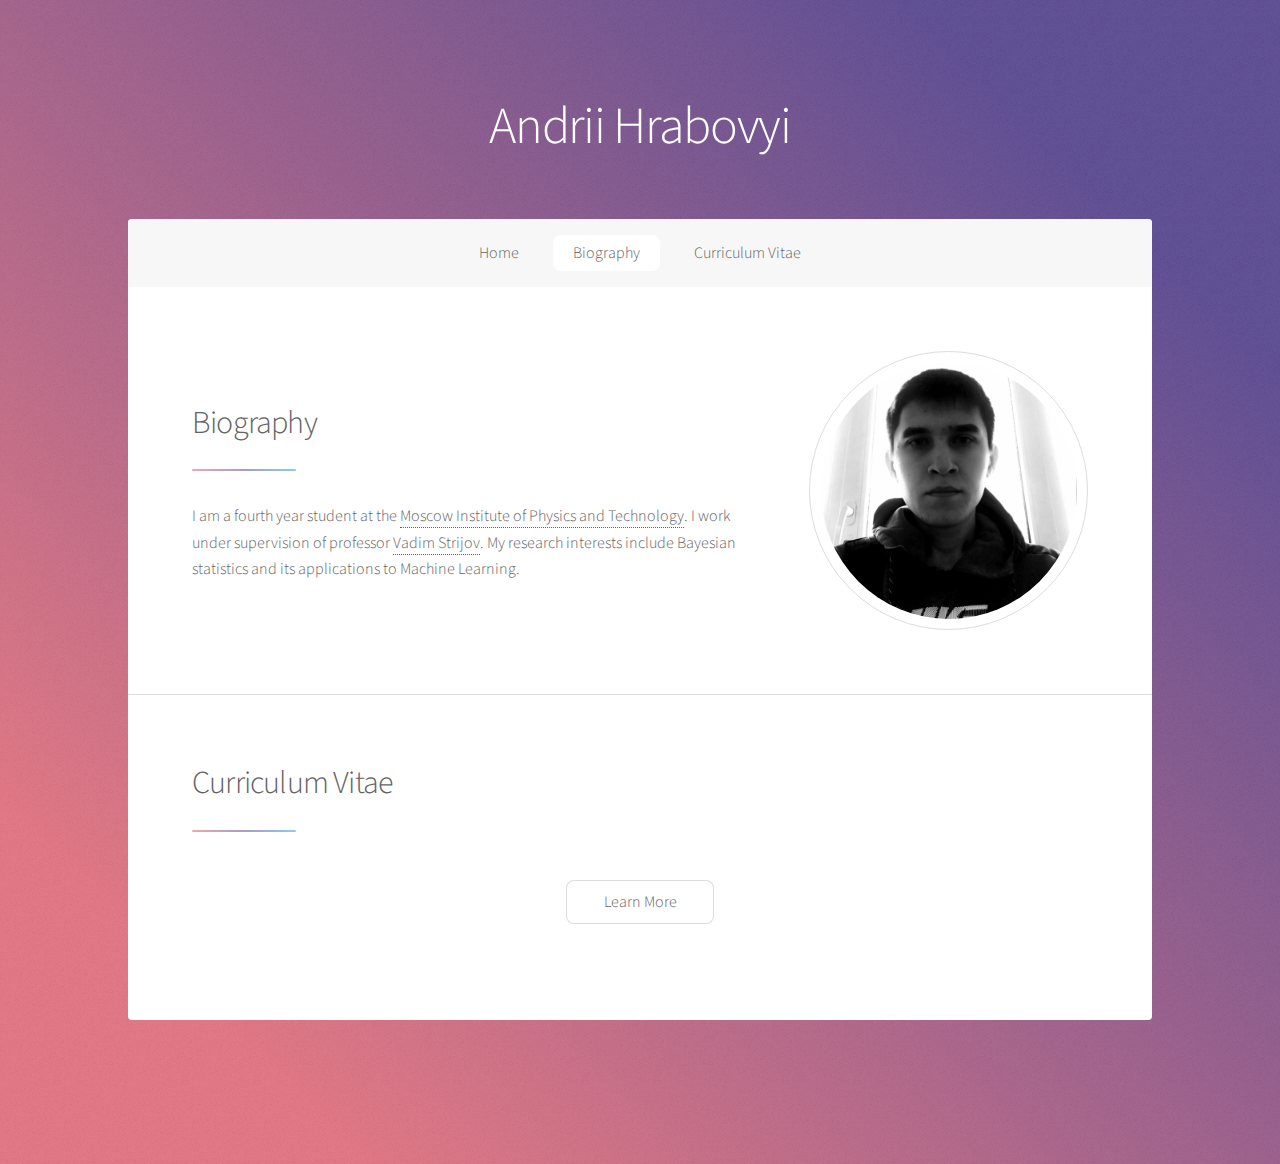
==== index.html @ 06d6d248 "Update index.html" ====
<!DOCTYPE HTML>
<html>
	<head>
		<title>Andrii Hrabovyi</title>
		<meta charset="utf-8" />
		<meta name="viewport" content="width=device-width, initial-scale=1, user-scalable=no" />
		<link rel="stylesheet" href="assets/css/main.css" />
		<noscript><link rel="stylesheet" href="assets/css/noscript.css" /></noscript>
		
		<script
		    src="https://code.jquery.com/jquery-3.3.1.js"
		    integrity="sha256-2Kok7MbOyxpgUVvAk/HJ2jigOSYS2auK4Pfzbm7uH60="
		    crossorigin="anonymous">
		</script>
		<script> 
		$(function(){
		  $("#footnote").load("footer.html"); 
		});
</script> 
	</head>
	<body class="is-preload">

		<!-- Wrapper -->
			<div id="wrapper">

				<!-- Header -->
					<header id="header" class="alt">
						<h1>Andrii Hrabovyi</h1>
					</header>

				<!-- Nav -->
					<nav id="nav">
						<ul>
							<li><a href="index.html">Home</a></li>
							<li><a href="#biog" class="active">Biography</a></li>
							<li><a href="#first">Curriculum Vitae</a></li>
						</ul>
					</nav>

				<!-- Main -->
					<div id="main">
						<!-- Introduction -->
							<section id="biog" class="main">
								<div class="spotlight">
									<div class="content">
										<header class="major">
											<h2>Biography</h2>
										</header>
										<p>I am a fourth year student at the <a href="https://mipt.ru/english/">Moscow Institute of Physics and Technology</a>. 
											I work under supervision of professor <a href="http://strijov.com/papers_ru.html">Vadim Strijov</a>. 
											My research interests include Bayesian statistics and its applications to Machine Learning.</p>
										<!--
										<ul class="actions">
											<li><a href="generic.html" class="button">Learn More</a></li>
										</ul>
										-->
									</div>
									<span class="image"><img src="images/photo.jpg" alt="" /></span>
								</div>
							</section>

						<!-- Curriculum Vitae -->
							<section id="first" class="main">
								<div class="spotlight">
									<div class="content">
										<header class="major">
											<h2>Curriculum Vitae</h2>
										</header>
										<footer class="major">
											<ul class="actions special">
												<li><a href="cv.html" class="button">Learn More</a></li>
											</ul>
										</footer>
									</div>
								</div>
							</section>

					</div>

				<!-- Footer -->
					<footer id="footer">
						<div id="footnote"></div>
					</footer>
					

			</div>

		<!-- Scripts -->
			<script src="assets/js/jquery.min.js"></script>
			<script src="assets/js/jquery.scrollex.min.js"></script>
			<script src="assets/js/jquery.scrolly.min.js"></script>
			<script src="assets/js/browser.min.js"></script>
			<script src="assets/js/breakpoints.min.js"></script>
			<script src="assets/js/util.js"></script>
			<script src="assets/js/main.js"></script>

	</body>
</html>
---- assets/css/main.css ----
@import url(font-awesome.min.css);
@import "https://fonts.googleapis.com/css?family=Source+Sans+Pro:300,400";


html, body, div, span, applet, object,
iframe, h1, h2, h3, h4, h5, h6, p, blockquote,
pre, a, abbr, acronym, address, big, cite,
code, del, dfn, em, img, ins, kbd, q, s, samp,
small, strike, strong, sub, sup, tt, var, b,
u, i, center, dl, dt, dd, ol, ul, li, fieldset,
form, label, legend, table, caption, tbody,
tfoot, thead, tr, th, td, article, aside,
canvas, details, embed, figure, figcaption,
footer, header, hgroup, menu, nav, output, ruby,
section, summary, time, mark, audio, video {
	margin: 0;
	padding: 0;
	border: 0;
	font-size: 100%;
	font: inherit;
	vertical-align: baseline;}

article, aside, details, figcaption, figure,
footer, header, hgroup, menu, nav, section {
	display: block;}

body {
	line-height: 1;
}

ol, ul {
	list-style: none;
}

blockquote, q {
	quotes: none;
}

	blockquote:before, blockquote:after, q:before, q:after {
		content: '';
		content: none;
	}

table {
	border-collapse: collapse;
	border-spacing: 0;
}

body {
	-webkit-text-size-adjust: none;
}

mark {
	background-color: transparent;
	color: inherit;
}

input::-moz-focus-inner {
	border: 0;
	padding: 0;
}

input, select, textarea {
	-moz-appearance: none;
	-webkit-appearance: none;
	-ms-appearance: none;
	appearance: none;
}

/* Basic */

	@-ms-viewport {
		width: device-width;
	}

	body {
		-ms-overflow-style: scrollbar;
	}

	@media screen and (max-width: 480px) {

		html, body {
			min-width: 320px;
		}

	}

	html {
		box-sizing: border-box;
	}

	*, *:before, *:after {
		box-sizing: inherit;
	}

	body {
		background-color: #935d8c;
		background-image: url("images/overlay.png"), -moz-linear-gradient(45deg, #e37682 15%, #5f4d93 85%);
		background-image: url("images/overlay.png"), -webkit-linear-gradient(45deg, #e37682 15%, #5f4d93 85%);
		background-image: url("images/overlay.png"), -ms-linear-gradient(45deg, #e37682 15%, #5f4d93 85%);
		background-image: url("images/overlay.png"), linear-gradient(45deg, #e37682 15%, #5f4d93 85%);
	}

		body.is-preload *, body.is-preload *:before, body.is-preload *:after {
			-moz-animation: none !important;
			-webkit-animation: none !important;
			-ms-animation: none !important;
			animation: none !important;
			-moz-transition: none !important;
			-webkit-transition: none !important;
			-ms-transition: none !important;
			transition: none !important;
		}

/* Type */

	body {
		background-color: #935d8c;
		color: rgba(255, 255, 255, 0.65);
	}

	body, input, select, textarea {
		font-family: "Source Sans Pro", Helvetica, sans-serif;
		font-size: 17pt;
		font-weight: 300;
		line-height: 1.65;
	}

		@media screen and (max-width: 1680px) {

			body, input, select, textarea {
				font-size: 14pt;
			}

		}

		@media screen and (max-width: 1280px) {

			body, input, select, textarea {
				font-size: 12pt;
			}

		}

		@media screen and (max-width: 360px) {

			body, input, select, textarea {
				font-size: 11pt;
			}

		}

	a {
		-moz-transition: color 0.2s ease, border-bottom 0.2s ease;
		-webkit-transition: color 0.2s ease, border-bottom 0.2s ease;
		-ms-transition: color 0.2s ease, border-bottom 0.2s ease;
		transition: color 0.2s ease, border-bottom 0.2s ease;
		text-decoration: none;
		border-bottom: dotted 1px;
		color: inherit;
	}

		a:hover {
			border-bottom-color: transparent;
		}

	strong, b {
		font-weight: 400;
	}

	em, i {
		font-style: italic;
	}

	p {
		margin: 0 0 2em 0;
	}

		p.content {
			-moz-columns: 20em 2;
			-webkit-columns: 20em 2;
			-ms-columns: 20em 2;
			columns: 20em 2;
			-moz-column-gap: 2em;
			-webkit-column-gap: 2em;
			-ms-column-gap: 2em;
			column-gap: 2em;
			text-align: justify;
		}

	h1, h2, h3, h4, h5, h6 {
		font-weight: 300;
		line-height: 1.5;
		margin: 0 0 0.7em 0;
		letter-spacing: -0.025em;
	}

		h1 a, h2 a, h3 a, h4 a, h5 a, h6 a {
			color: inherit;
			text-decoration: none;
		}

	h1 {
		font-size: 2.5em;
		line-height: 1.2;
	}

	h2 {
		font-size: 1.5em;
	}

	h3 {
		font-size: 1.25em;
	}

	h4 {
		font-size: 1.1em;
	}

	h5 {
		font-size: 0.9em;
	}

	h6 {
		font-size: 0.7em;
	}

	@media screen and (max-width: 736px) {

		h1 {
			font-size: 2em;
		}

	}

	sub {
		font-size: 0.8em;
		position: relative;
		top: 0.5em;
	}

	sup {
		font-size: 0.8em;
		position: relative;
		top: -0.5em;
	}

	blockquote {
		border-left: solid 4px;
		font-style: italic;
		margin: 0 0 2em 0;
		padding: 0.5em 0 0.5em 2em;
	}

	code {
		border-radius: 8px;
		border: solid 1px;
		font-family: "Courier New", monospace;
		font-size: 0.9em;
		margin: 0 0.25em;
		padding: 0.25em 0.65em;
	}

	pre {
		-webkit-overflow-scrolling: touch;
		font-family: "Courier New", monospace;
		font-size: 0.9em;
		margin: 0 0 2em 0;
	}

		pre code {
			display: block;
			line-height: 1.75;
			padding: 1em 1.5em;
			overflow-x: auto;
		}

	hr {
		border: 0;
		border-bottom: solid 1px;
		margin: 2em 0;
	}

		hr.major {
			margin: 3em 0;
		}

	.align-left {
		text-align: left;
	}

	.align-center {
		text-align: center;
	}

	.align-right {
		text-align: right;
	}

	input, select, textarea {
		color: #ffffff;
	}

	a:hover {
		color: #ffffff;
	}

	strong, b {
		color: #ffffff;
	}

	h1, h2, h3, h4, h5, h6 {
		color: #ffffff;
	}

	blockquote {
		border-left-color: rgba(255, 255, 255, 0.35);
	}

	code {
		background: rgba(255, 255, 255, 0.075);
		border-color: rgba(255, 255, 255, 0.35);
	}

	hr {
		border-bottom-color: rgba(255, 255, 255, 0.35);
	}

/* Row */

	.row {
		display: flex;
		flex-wrap: wrap;
		box-sizing: border-box;
		align-items: stretch;
	}

		.row > * {
			box-sizing: border-box;
		}

		.row.gtr-uniform > * > :last-child {
			margin-bottom: 0;
		}

		.row.aln-left {
			justify-content: flex-start;
		}

		.row.aln-center {
			justify-content: center;
		}

		.row.aln-right {
			justify-content: flex-end;
		}

		.row.aln-top {
			align-items: flex-start;
		}

		.row.aln-middle {
			align-items: center;
		}

		.row.aln-bottom {
			align-items: flex-end;
		}

		.row > .imp {
			order: -1;
		}

		.row > .col-1 {
			width: 8.3333333333%;
		}

		.row > .off-1 {
			margin-left: 8.3333333333%;
		}

		.row > .col-2 {
			width: 16.6666666667%;
		}

		.row > .off-2 {
			margin-left: 16.6666666667%;
		}

		.row > .col-3 {
			width: 25%;
		}

		.row > .off-3 {
			margin-left: 25%;
		}

		.row > .col-4 {
			width: 33.3333333333%;
		}

		.row > .off-4 {
			margin-left: 33.3333333333%;
		}

		.row > .col-5 {
			width: 41.6666666667%;
		}

		.row > .off-5 {
			margin-left: 41.6666666667%;
		}

		.row > .col-6 {
			width: 50%;
		}

		.row > .off-6 {
			margin-left: 50%;
		}

		.row > .col-7 {
			width: 58.3333333333%;
		}

		.row > .off-7 {
			margin-left: 58.3333333333%;
		}

		.row > .col-8 {
			width: 66.6666666667%;
		}

		.row > .off-8 {
			margin-left: 66.6666666667%;
		}

		.row > .col-9 {
			width: 75%;
		}

		.row > .off-9 {
			margin-left: 75%;
		}

		.row > .col-10 {
			width: 83.3333333333%;
		}

		.row > .off-10 {
			margin-left: 83.3333333333%;
		}

		.row > .col-11 {
			width: 91.6666666667%;
		}

		.row > .off-11 {
			margin-left: 91.6666666667%;
		}

		.row > .col-12 {
			width: 100%;
		}

		.row > .off-12 {
			margin-left: 100%;
		}

		.row.gtr-0 {
			margin-top: 0;
			margin-left: 0em;
		}

			.row.gtr-0 > * {
				padding: 0 0 0 0em;
			}

			.row.gtr-0.gtr-uniform {
				margin-top: 0em;
			}

				.row.gtr-0.gtr-uniform > * {
					padding-top: 0em;
				}

		.row.gtr-25 {
			margin-top: 0;
			margin-left: -0.375em;
		}

			.row.gtr-25 > * {
				padding: 0 0 0 0.375em;
			}

			.row.gtr-25.gtr-uniform {
				margin-top: -0.375em;
			}

				.row.gtr-25.gtr-uniform > * {
					padding-top: 0.375em;
				}

		.row.gtr-50 {
			margin-top: 0;
			margin-left: -0.75em;
		}

			.row.gtr-50 > * {
				padding: 0 0 0 0.75em;
			}

			.row.gtr-50.gtr-uniform {
				margin-top: -0.75em;
			}

				.row.gtr-50.gtr-uniform > * {
					padding-top: 0.75em;
				}

		.row {
			margin-top: 0;
			margin-left: -1.5em;
		}

			.row > * {
				padding: 0 0 0 1.5em;
			}

			.row.gtr-uniform {
				margin-top: -1.5em;
			}

				.row.gtr-uniform > * {
					padding-top: 1.5em;
				}

		.row.gtr-150 {
			margin-top: 0;
			margin-left: -2.25em;
		}

			.row.gtr-150 > * {
				padding: 0 0 0 2.25em;
			}

			.row.gtr-150.gtr-uniform {
				margin-top: -2.25em;
			}

				.row.gtr-150.gtr-uniform > * {
					padding-top: 2.25em;
				}

		.row.gtr-200 {
			margin-top: 0;
			margin-left: -3em;
		}

			.row.gtr-200 > * {
				padding: 0 0 0 3em;
			}

			.row.gtr-200.gtr-uniform {
				margin-top: -3em;
			}

				.row.gtr-200.gtr-uniform > * {
					padding-top: 3em;
				}

		@media screen and (max-width: 1680px) {

			.row {
				display: flex;
				flex-wrap: wrap;
				box-sizing: border-box;
				align-items: stretch;
			}

				.row > * {
					box-sizing: border-box;
				}

				.row.gtr-uniform > * > :last-child {
					margin-bottom: 0;
				}

				.row.aln-left {
					justify-content: flex-start;
				}

				.row.aln-center {
					justify-content: center;
				}

				.row.aln-right {
					justify-content: flex-end;
				}

				.row.aln-top {
					align-items: flex-start;
				}

				.row.aln-middle {
					align-items: center;
				}

				.row.aln-bottom {
					align-items: flex-end;
				}

				.row > .imp-xlarge {
					order: -1;
				}

				.row > .col-1-xlarge {
					width: 8.3333333333%;
				}

				.row > .off-1-xlarge {
					margin-left: 8.3333333333%;
				}

				.row > .col-2-xlarge {
					width: 16.6666666667%;
				}

				.row > .off-2-xlarge {
					margin-left: 16.6666666667%;
				}

				.row > .col-3-xlarge {
					width: 25%;
				}

				.row > .off-3-xlarge {
					margin-left: 25%;
				}

				.row > .col-4-xlarge {
					width: 33.3333333333%;
				}

				.row > .off-4-xlarge {
					margin-left: 33.3333333333%;
				}

				.row > .col-5-xlarge {
					width: 41.6666666667%;
				}

				.row > .off-5-xlarge {
					margin-left: 41.6666666667%;
				}

				.row > .col-6-xlarge {
					width: 50%;
				}

				.row > .off-6-xlarge {
					margin-left: 50%;
				}

				.row > .col-7-xlarge {
					width: 58.3333333333%;
				}

				.row > .off-7-xlarge {
					margin-left: 58.3333333333%;
				}

				.row > .col-8-xlarge {
					width: 66.6666666667%;
				}

				.row > .off-8-xlarge {
					margin-left: 66.6666666667%;
				}

				.row > .col-9-xlarge {
					width: 75%;
				}

				.row > .off-9-xlarge {
					margin-left: 75%;
				}

				.row > .col-10-xlarge {
					width: 83.3333333333%;
				}

				.row > .off-10-xlarge {
					margin-left: 83.3333333333%;
				}

				.row > .col-11-xlarge {
					width: 91.6666666667%;
				}

				.row > .off-11-xlarge {
					margin-left: 91.6666666667%;
				}

				.row > .col-12-xlarge {
					width: 100%;
				}

				.row > .off-12-xlarge {
					margin-left: 100%;
				}

				.row.gtr-0 {
					margin-top: 0;
					margin-left: 0em;
				}

					.row.gtr-0 > * {
						padding: 0 0 0 0em;
					}

					.row.gtr-0.gtr-uniform {
						margin-top: 0em;
					}

						.row.gtr-0.gtr-uniform > * {
							padding-top: 0em;
						}

				.row.gtr-25 {
					margin-top: 0;
					margin-left: -0.375em;
				}

					.row.gtr-25 > * {
						padding: 0 0 0 0.375em;
					}

					.row.gtr-25.gtr-uniform {
						margin-top: -0.375em;
					}

						.row.gtr-25.gtr-uniform > * {
							padding-top: 0.375em;
						}

				.row.gtr-50 {
					margin-top: 0;
					margin-left: -0.75em;
				}

					.row.gtr-50 > * {
						padding: 0 0 0 0.75em;
					}

					.row.gtr-50.gtr-uniform {
						margin-top: -0.75em;
					}

						.row.gtr-50.gtr-uniform > * {
							padding-top: 0.75em;
						}

				.row {
					margin-top: 0;
					margin-left: -1.5em;
				}

					.row > * {
						padding: 0 0 0 1.5em;
					}

					.row.gtr-uniform {
						margin-top: -1.5em;
					}

						.row.gtr-uniform > * {
							padding-top: 1.5em;
						}

				.row.gtr-150 {
					margin-top: 0;
					margin-left: -2.25em;
				}

					.row.gtr-150 > * {
						padding: 0 0 0 2.25em;
					}

					.row.gtr-150.gtr-uniform {
						margin-top: -2.25em;
					}

						.row.gtr-150.gtr-uniform > * {
							padding-top: 2.25em;
						}

				.row.gtr-200 {
					margin-top: 0;
					margin-left: -3em;
				}

					.row.gtr-200 > * {
						padding: 0 0 0 3em;
					}

					.row.gtr-200.gtr-uniform {
						margin-top: -3em;
					}

						.row.gtr-200.gtr-uniform > * {
							padding-top: 3em;
						}

		}

		@media screen and (max-width: 1280px) {

			.row {
				display: flex;
				flex-wrap: wrap;
				box-sizing: border-box;
				align-items: stretch;
			}

				.row > * {
					box-sizing: border-box;
				}

				.row.gtr-uniform > * > :last-child {
					margin-bottom: 0;
				}

				.row.aln-left {
					justify-content: flex-start;
				}

				.row.aln-center {
					justify-content: center;
				}

				.row.aln-right {
					justify-content: flex-end;
				}

				.row.aln-top {
					align-items: flex-start;
				}

				.row.aln-middle {
					align-items: center;
				}

				.row.aln-bottom {
					align-items: flex-end;
				}

				.row > .imp-large {
					order: -1;
				}

				.row > .col-1-large {
					width: 8.3333333333%;
				}

				.row > .off-1-large {
					margin-left: 8.3333333333%;
				}

				.row > .col-2-large {
					width: 16.6666666667%;
				}

				.row > .off-2-large {
					margin-left: 16.6666666667%;
				}

				.row > .col-3-large {
					width: 25%;
				}

				.row > .off-3-large {
					margin-left: 25%;
				}

				.row > .col-4-large {
					width: 33.3333333333%;
				}

				.row > .off-4-large {
					margin-left: 33.3333333333%;
				}

				.row > .col-5-large {
					width: 41.6666666667%;
				}

				.row > .off-5-large {
					margin-left: 41.6666666667%;
				}

				.row > .col-6-large {
					width: 50%;
				}

				.row > .off-6-large {
					margin-left: 50%;
				}

				.row > .col-7-large {
					width: 58.3333333333%;
				}

				.row > .off-7-large {
					margin-left: 58.3333333333%;
				}

				.row > .col-8-large {
					width: 66.6666666667%;
				}

				.row > .off-8-large {
					margin-left: 66.6666666667%;
				}

				.row > .col-9-large {
					width: 75%;
				}

				.row > .off-9-large {
					margin-left: 75%;
				}

				.row > .col-10-large {
					width: 83.3333333333%;
				}

				.row > .off-10-large {
					margin-left: 83.3333333333%;
				}

				.row > .col-11-large {
					width: 91.6666666667%;
				}

				.row > .off-11-large {
					margin-left: 91.6666666667%;
				}

				.row > .col-12-large {
					width: 100%;
				}

				.row > .off-12-large {
					margin-left: 100%;
				}

				.row.gtr-0 {
					margin-top: 0;
					margin-left: 0em;
				}

					.row.gtr-0 > * {
						padding: 0 0 0 0em;
					}

					.row.gtr-0.gtr-uniform {
						margin-top: 0em;
					}

						.row.gtr-0.gtr-uniform > * {
							padding-top: 0em;
						}

				.row.gtr-25 {
					margin-top: 0;
					margin-left: -0.375em;
				}

					.row.gtr-25 > * {
						padding: 0 0 0 0.375em;
					}

					.row.gtr-25.gtr-uniform {
						margin-top: -0.375em;
					}

						.row.gtr-25.gtr-uniform > * {
							padding-top: 0.375em;
						}

				.row.gtr-50 {
					margin-top: 0;
					margin-left: -0.75em;
				}

					.row.gtr-50 > * {
						padding: 0 0 0 0.75em;
					}

					.row.gtr-50.gtr-uniform {
						margin-top: -0.75em;
					}

						.row.gtr-50.gtr-uniform > * {
							padding-top: 0.75em;
						}

				.row {
					margin-top: 0;
					margin-left: -1.5em;
				}

					.row > * {
						padding: 0 0 0 1.5em;
					}

					.row.gtr-uniform {
						margin-top: -1.5em;
					}

						.row.gtr-uniform > * {
							padding-top: 1.5em;
						}

				.row.gtr-150 {
					margin-top: 0;
					margin-left: -2.25em;
				}

					.row.gtr-150 > * {
						padding: 0 0 0 2.25em;
					}

					.row.gtr-150.gtr-uniform {
						margin-top: -2.25em;
					}

						.row.gtr-150.gtr-uniform > * {
							padding-top: 2.25em;
						}

				.row.gtr-200 {
					margin-top: 0;
					margin-left: -3em;
				}

					.row.gtr-200 > * {
						padding: 0 0 0 3em;
					}

					.row.gtr-200.gtr-uniform {
						margin-top: -3em;
					}

						.row.gtr-200.gtr-uniform > * {
							padding-top: 3em;
						}

		}

		@media screen and (max-width: 980px) {

			.row {
				display: flex;
				flex-wrap: wrap;
				box-sizing: border-box;
				align-items: stretch;
			}

				.row > * {
					box-sizing: border-box;
				}

				.row.gtr-uniform > * > :last-child {
					margin-bottom: 0;
				}

				.row.aln-left {
					justify-content: flex-start;
				}

				.row.aln-center {
					justify-content: center;
				}

				.row.aln-right {
					justify-content: flex-end;
				}

				.row.aln-top {
					align-items: flex-start;
				}

				.row.aln-middle {
					align-items: center;
				}

				.row.aln-bottom {
					align-items: flex-end;
				}

				.row > .imp-medium {
					order: -1;
				}

				.row > .col-1-medium {
					width: 8.3333333333%;
				}

				.row > .off-1-medium {
					margin-left: 8.3333333333%;
				}

				.row > .col-2-medium {
					width: 16.6666666667%;
				}

				.row > .off-2-medium {
					margin-left: 16.6666666667%;
				}

				.row > .col-3-medium {
					width: 25%;
				}

				.row > .off-3-medium {
					margin-left: 25%;
				}

				.row > .col-4-medium {
					width: 33.3333333333%;
				}

				.row > .off-4-medium {
					margin-left: 33.3333333333%;
				}

				.row > .col-5-medium {
					width: 41.6666666667%;
				}

				.row > .off-5-medium {
					margin-left: 41.6666666667%;
				}

				.row > .col-6-medium {
					width: 50%;
				}

				.row > .off-6-medium {
					margin-left: 50%;
				}

				.row > .col-7-medium {
					width: 58.3333333333%;
				}

				.row > .off-7-medium {
					margin-left: 58.3333333333%;
				}

				.row > .col-8-medium {
					width: 66.6666666667%;
				}

				.row > .off-8-medium {
					margin-left: 66.6666666667%;
				}

				.row > .col-9-medium {
					width: 75%;
				}

				.row > .off-9-medium {
					margin-left: 75%;
				}

				.row > .col-10-medium {
					width: 83.3333333333%;
				}

				.row > .off-10-medium {
					margin-left: 83.3333333333%;
				}

				.row > .col-11-medium {
					width: 91.6666666667%;
				}

				.row > .off-11-medium {
					margin-left: 91.6666666667%;
				}

				.row > .col-12-medium {
					width: 100%;
				}

				.row > .off-12-medium {
					margin-left: 100%;
				}

				.row.gtr-0 {
					margin-top: 0;
					margin-left: 0em;
				}

					.row.gtr-0 > * {
						padding: 0 0 0 0em;
					}

					.row.gtr-0.gtr-uniform {
						margin-top: 0em;
					}

						.row.gtr-0.gtr-uniform > * {
							padding-top: 0em;
						}

				.row.gtr-25 {
					margin-top: 0;
					margin-left: -0.375em;
				}

					.row.gtr-25 > * {
						padding: 0 0 0 0.375em;
					}

					.row.gtr-25.gtr-uniform {
						margin-top: -0.375em;
					}

						.row.gtr-25.gtr-uniform > * {
							padding-top: 0.375em;
						}

				.row.gtr-50 {
					margin-top: 0;
					margin-left: -0.75em;
				}

					.row.gtr-50 > * {
						padding: 0 0 0 0.75em;
					}

					.row.gtr-50.gtr-uniform {
						margin-top: -0.75em;
					}

						.row.gtr-50.gtr-uniform > * {
							padding-top: 0.75em;
						}

				.row {
					margin-top: 0;
					margin-left: -1.5em;
				}

					.row > * {
						padding: 0 0 0 1.5em;
					}

					.row.gtr-uniform {
						margin-top: -1.5em;
					}

						.row.gtr-uniform > * {
							padding-top: 1.5em;
						}

				.row.gtr-150 {
					margin-top: 0;
					margin-left: -2.25em;
				}

					.row.gtr-150 > * {
						padding: 0 0 0 2.25em;
					}

					.row.gtr-150.gtr-uniform {
						margin-top: -2.25em;
					}

						.row.gtr-150.gtr-uniform > * {
							padding-top: 2.25em;
						}

				.row.gtr-200 {
					margin-top: 0;
					margin-left: -3em;
				}

					.row.gtr-200 > * {
						padding: 0 0 0 3em;
					}

					.row.gtr-200.gtr-uniform {
						margin-top: -3em;
					}

						.row.gtr-200.gtr-uniform > * {
							padding-top: 3em;
						}

		}

		@media screen and (max-width: 736px) {

			.row {
				display: flex;
				flex-wrap: wrap;
				box-sizing: border-box;
				align-items: stretch;
			}

				.row > * {
					box-sizing: border-box;
				}

				.row.gtr-uniform > * > :last-child {
					margin-bottom: 0;
				}

				.row.aln-left {
					justify-content: flex-start;
				}

				.row.aln-center {
					justify-content: center;
				}

				.row.aln-right {
					justify-content: flex-end;
				}

				.row.aln-top {
					align-items: flex-start;
				}

				.row.aln-middle {
					align-items: center;
				}

				.row.aln-bottom {
					align-items: flex-end;
				}

				.row > .imp-small {
					order: -1;
				}

				.row > .col-1-small {
					width: 8.3333333333%;
				}

				.row > .off-1-small {
					margin-left: 8.3333333333%;
				}

				.row > .col-2-small {
					width: 16.6666666667%;
				}

				.row > .off-2-small {
					margin-left: 16.6666666667%;
				}

				.row > .col-3-small {
					width: 25%;
				}

				.row > .off-3-small {
					margin-left: 25%;
				}

				.row > .col-4-small {
					width: 33.3333333333%;
				}

				.row > .off-4-small {
					margin-left: 33.3333333333%;
				}

				.row > .col-5-small {
					width: 41.6666666667%;
				}

				.row > .off-5-small {
					margin-left: 41.6666666667%;
				}

				.row > .col-6-small {
					width: 50%;
				}

				.row > .off-6-small {
					margin-left: 50%;
				}

				.row > .col-7-small {
					width: 58.3333333333%;
				}

				.row > .off-7-small {
					margin-left: 58.3333333333%;
				}

				.row > .col-8-small {
					width: 66.6666666667%;
				}

				.row > .off-8-small {
					margin-left: 66.6666666667%;
				}

				.row > .col-9-small {
					width: 75%;
				}

				.row > .off-9-small {
					margin-left: 75%;
				}

				.row > .col-10-small {
					width: 83.3333333333%;
				}

				.row > .off-10-small {
					margin-left: 83.3333333333%;
				}

				.row > .col-11-small {
					width: 91.6666666667%;
				}

				.row > .off-11-small {
					margin-left: 91.6666666667%;
				}

				.row > .col-12-small {
					width: 100%;
				}

				.row > .off-12-small {
					margin-left: 100%;
				}

				.row.gtr-0 {
					margin-top: 0;
					margin-left: 0em;
				}

					.row.gtr-0 > * {
						padding: 0 0 0 0em;
					}

					.row.gtr-0.gtr-uniform {
						margin-top: 0em;
					}

						.row.gtr-0.gtr-uniform > * {
							padding-top: 0em;
						}

				.row.gtr-25 {
					margin-top: 0;
					margin-left: -0.25em;
				}

					.row.gtr-25 > * {
						padding: 0 0 0 0.25em;
					}

					.row.gtr-25.gtr-uniform {
						margin-top: -0.25em;
					}

						.row.gtr-25.gtr-uniform > * {
							padding-top: 0.25em;
						}

				.row.gtr-50 {
					margin-top: 0;
					margin-left: -0.5em;
				}

					.row.gtr-50 > * {
						padding: 0 0 0 0.5em;
					}

					.row.gtr-50.gtr-uniform {
						margin-top: -0.5em;
					}

						.row.gtr-50.gtr-uniform > * {
							padding-top: 0.5em;
						}

				.row {
					margin-top: 0;
					margin-left: -1em;
				}

					.row > * {
						padding: 0 0 0 1em;
					}

					.row.gtr-uniform {
						margin-top: -1em;
					}

						.row.gtr-uniform > * {
							padding-top: 1em;
						}

				.row.gtr-150 {
					margin-top: 0;
					margin-left: -1.5em;
				}

					.row.gtr-150 > * {
						padding: 0 0 0 1.5em;
					}

					.row.gtr-150.gtr-uniform {
						margin-top: -1.5em;
					}

						.row.gtr-150.gtr-uniform > * {
							padding-top: 1.5em;
						}

				.row.gtr-200 {
					margin-top: 0;
					margin-left: -2em;
				}

					.row.gtr-200 > * {
						padding: 0 0 0 2em;
					}

					.row.gtr-200.gtr-uniform {
						margin-top: -2em;
					}

						.row.gtr-200.gtr-uniform > * {
							padding-top: 2em;
						}

		}

		@media screen and (max-width: 480px) {

			.row {
				display: flex;
				flex-wrap: wrap;
				box-sizing: border-box;
				align-items: stretch;
			}

				.row > * {
					box-sizing: border-box;
				}

				.row.gtr-uniform > * > :last-child {
					margin-bottom: 0;
				}

				.row.aln-left {
					justify-content: flex-start;
				}

				.row.aln-center {
					justify-content: center;
				}

				.row.aln-right {
					justify-content: flex-end;
				}

				.row.aln-top {
					align-items: flex-start;
				}

				.row.aln-middle {
					align-items: center;
				}

				.row.aln-bottom {
					align-items: flex-end;
				}

				.row > .imp-xsmall {
					order: -1;
				}

				.row > .col-1-xsmall {
					width: 8.3333333333%;
				}

				.row > .off-1-xsmall {
					margin-left: 8.3333333333%;
				}

				.row > .col-2-xsmall {
					width: 16.6666666667%;
				}

				.row > .off-2-xsmall {
					margin-left: 16.6666666667%;
				}

				.row > .col-3-xsmall {
					width: 25%;
				}

				.row > .off-3-xsmall {
					margin-left: 25%;
				}

				.row > .col-4-xsmall {
					width: 33.3333333333%;
				}

				.row > .off-4-xsmall {
					margin-left: 33.3333333333%;
				}

				.row > .col-5-xsmall {
					width: 41.6666666667%;
				}

				.row > .off-5-xsmall {
					margin-left: 41.6666666667%;
				}

				.row > .col-6-xsmall {
					width: 50%;
				}

				.row > .off-6-xsmall {
					margin-left: 50%;
				}

				.row > .col-7-xsmall {
					width: 58.3333333333%;
				}

				.row > .off-7-xsmall {
					margin-left: 58.3333333333%;
				}

				.row > .col-8-xsmall {
					width: 66.6666666667%;
				}

				.row > .off-8-xsmall {
					margin-left: 66.6666666667%;
				}

				.row > .col-9-xsmall {
					width: 75%;
				}

				.row > .off-9-xsmall {
					margin-left: 75%;
				}

				.row > .col-10-xsmall {
					width: 83.3333333333%;
				}

				.row > .off-10-xsmall {
					margin-left: 83.3333333333%;
				}

				.row > .col-11-xsmall {
					width: 91.6666666667%;
				}

				.row > .off-11-xsmall {
					margin-left: 91.6666666667%;
				}

				.row > .col-12-xsmall {
					width: 100%;
				}

				.row > .off-12-xsmall {
					margin-left: 100%;
				}

				.row.gtr-0 {
					margin-top: 0;
					margin-left: 0em;
				}

					.row.gtr-0 > * {
						padding: 0 0 0 0em;
					}

					.row.gtr-0.gtr-uniform {
						margin-top: 0em;
					}

						.row.gtr-0.gtr-uniform > * {
							padding-top: 0em;
						}

				.row.gtr-25 {
					margin-top: 0;
					margin-left: -0.3125em;
				}

					.row.gtr-25 > * {
						padding: 0 0 0 0.3125em;
					}

					.row.gtr-25.gtr-uniform {
						margin-top: -0.3125em;
					}

						.row.gtr-25.gtr-uniform > * {
							padding-top: 0.3125em;
						}

				.row.gtr-50 {
					margin-top: 0;
					margin-left: -0.625em;
				}

					.row.gtr-50 > * {
						padding: 0 0 0 0.625em;
					}

					.row.gtr-50.gtr-uniform {
						margin-top: -0.625em;
					}

						.row.gtr-50.gtr-uniform > * {
							padding-top: 0.625em;
						}

				.row {
					margin-top: 0;
					margin-left: -1.25em;
				}

					.row > * {
						padding: 0 0 0 1.25em;
					}

					.row.gtr-uniform {
						margin-top: -1.25em;
					}

						.row.gtr-uniform > * {
							padding-top: 1.25em;
						}

				.row.gtr-150 {
					margin-top: 0;
					margin-left: -1.875em;
				}

					.row.gtr-150 > * {
						padding: 0 0 0 1.875em;
					}

					.row.gtr-150.gtr-uniform {
						margin-top: -1.875em;
					}

						.row.gtr-150.gtr-uniform > * {
							padding-top: 1.875em;
						}

				.row.gtr-200 {
					margin-top: 0;
					margin-left: -2.5em;
				}

					.row.gtr-200 > * {
						padding: 0 0 0 2.5em;
					}

					.row.gtr-200.gtr-uniform {
						margin-top: -2.5em;
					}

						.row.gtr-200.gtr-uniform > * {
							padding-top: 2.5em;
						}

		}

/* Box */

	.box {
		border-radius: 8px;
		border: solid;
		margin-bottom: 2em;
		padding: 1.5em;
	}

		.box > :last-child,
		.box > :last-child > :last-child,
		.box > :last-child > :last-child > :last-child {
			margin-bottom: 0;
		}

		.box.alt {
			border: 0;
			border-radius: 0;
			padding: 0;
		}

	.box {
		border-color: rgba(255, 255, 255, 0.35);
	}

/* Button */

	input[type="submit"],
	input[type="reset"],
	input[type="button"],
	button,
	.button {
		-moz-appearance: none;
		-webkit-appearance: none;
		-ms-appearance: none;
		appearance: none;
		-moz-transition: background-color 0.2s ease-in-out, color 0.2s ease-in-out;
		-webkit-transition: background-color 0.2s ease-in-out, color 0.2s ease-in-out;
		-ms-transition: background-color 0.2s ease-in-out, color 0.2s ease-in-out;
		transition: background-color 0.2s ease-in-out, color 0.2s ease-in-out;
		border-radius: 8px;
		border: 0;
		cursor: pointer;
		display: inline-block;
		font-weight: 300;
		height: 2.75em;
		line-height: 2.75em;
		min-width: 9.25em;
		padding: 0 1.5em;
		text-align: center;
		text-decoration: none;
		white-space: nowrap;
	}

		input[type="submit"].icon,
		input[type="reset"].icon,
		input[type="button"].icon,
		button.icon,
		.button.icon {
			padding-left: 1.35em;
		}

			input[type="submit"].icon:before,
			input[type="reset"].icon:before,
			input[type="button"].icon:before,
			button.icon:before,
			.button.icon:before {
				margin-right: 0.5em;
			}

		input[type="submit"].fit,
		input[type="reset"].fit,
		input[type="button"].fit,
		button.fit,
		.button.fit {
			width: 100%;
		}

		input[type="submit"].small,
		input[type="reset"].small,
		input[type="button"].small,
		button.small,
		.button.small {
			font-size: 0.8em;
		}

		input[type="submit"].large,
		input[type="reset"].large,
		input[type="button"].large,
		button.large,
		.button.large {
			font-size: 1.35em;
		}

		input[type="submit"].disabled, input[type="submit"]:disabled,
		input[type="reset"].disabled,
		input[type="reset"]:disabled,
		input[type="button"].disabled,
		input[type="button"]:disabled,
		button.disabled,
		button:disabled,
		.button.disabled,
		.button:disabled {
			pointer-events: none;
			opacity: 0.25;
		}

		@media screen and (max-width: 736px) {

			input[type="submit"],
			input[type="reset"],
			input[type="button"],
			button,
			.button {
				min-width: 0;
			}

		}

	input[type="submit"],
	input[type="reset"],
	input[type="button"],
	button,
	.button {
		background-color: transparent;
		box-shadow: inset 0 0 0 1px rgba(255, 255, 255, 0.35);
		color: #ffffff !important;
	}

		input[type="submit"]:hover,
		input[type="reset"]:hover,
		input[type="button"]:hover,
		button:hover,
		.button:hover {
			background-color: rgba(255, 255, 255, 0.075);
		}

		input[type="submit"]:active,
		input[type="reset"]:active,
		input[type="button"]:active,
		button:active,
		.button:active {
			background-color: rgba(255, 255, 255, 0.2);
		}

		input[type="submit"].icon:before,
		input[type="reset"].icon:before,
		input[type="button"].icon:before,
		button.icon:before,
		.button.icon:before {
			color: rgba(255, 255, 255, 0.5);
		}

		input[type="submit"].primary,
		input[type="reset"].primary,
		input[type="button"].primary,
		button.primary,
		.button.primary {
			background-color: #8cc9f0;
			color: #ffffff !important;
			box-shadow: none;
		}

			input[type="submit"].primary:hover,
			input[type="reset"].primary:hover,
			input[type="button"].primary:hover,
			button.primary:hover,
			.button.primary:hover {
				background-color: #9acff2;
			}

			input[type="submit"].primary:active,
			input[type="reset"].primary:active,
			input[type="button"].primary:active,
			button.primary:active,
			.button.primary:active {
				background-color: #7ec3ee;
			}

			input[type="submit"].primary.icon:before,
			input[type="reset"].primary.icon:before,
			input[type="button"].primary.icon:before,
			button.primary.icon:before,
			.button.primary.icon:before {
				color: #ffffff !important;
			}

/* Form */

	form {
		margin: 0 0 2em 0;
	}

	label {
		display: block;
		font-size: 0.9em;
		font-weight: 400;
		margin: 0 0 1em 0;
	}

	input[type="text"],
	input[type="password"],
	input[type="email"],
	select,
	textarea {
		-moz-appearance: none;
		-webkit-appearance: none;
		-ms-appearance: none;
		appearance: none;
		border-radius: 8px;
		border: solid 1px;
		color: inherit;
		display: block;
		outline: 0;
		padding: 0 1em;
		text-decoration: none;
		width: 100%;
	}

		input[type="text"]:invalid,
		input[type="password"]:invalid,
		input[type="email"]:invalid,
		select:invalid,
		textarea:invalid {
			box-shadow: none;
		}

	select {
		background-size: 1.25rem;
		background-repeat: no-repeat;
		background-position: calc(100% - 1rem) center;
		height: 2.75em;
		padding-right: 2.75em;
		text-overflow: ellipsis;
	}

		select:focus::-ms-value {
			background-color: transparent;
		}

		select::-ms-expand {
			display: none;
		}

	input[type="text"],
	input[type="password"],
	input[type="email"],
	select {
		height: 2.75em;
	}

	textarea {
		padding: 0.75em 1em;
	}

	input[type="checkbox"],
	input[type="radio"] {
		-moz-appearance: none;
		-webkit-appearance: none;
		-ms-appearance: none;
		appearance: none;
		display: block;
		float: left;
		margin-right: -2em;
		opacity: 0;
		width: 1em;
		z-index: -1;
	}

		input[type="checkbox"] + label,
		input[type="radio"] + label {
			text-decoration: none;
			cursor: pointer;
			display: inline-block;
			font-size: 1em;
			font-weight: 300;
			padding-left: 2.4em;
			padding-right: 0.75em;
			position: relative;
		}

			input[type="checkbox"] + label:before,
			input[type="radio"] + label:before {
				-moz-osx-font-smoothing: grayscale;
				-webkit-font-smoothing: antialiased;
				font-family: FontAwesome;
				font-style: normal;
				font-weight: normal;
				text-transform: none !important;
			}

			input[type="checkbox"] + label:before,
			input[type="radio"] + label:before {
				border-radius: 8px;
				border: solid 1px;
				content: '';
				display: inline-block;
				height: 1.65em;
				left: 0;
				line-height: 1.58125em;
				position: absolute;
				text-align: center;
				top: 0;
				width: 1.65em;
			}

		input[type="checkbox"]:checked + label:before,
		input[type="radio"]:checked + label:before {
			content: '\f00c';
		}

	input[type="checkbox"] + label:before {
		border-radius: 8px;
	}

	input[type="radio"] + label:before {
		border-radius: 100%;
	}

	::-webkit-input-placeholder {
		opacity: 1.0;
	}

	:-moz-placeholder {
		opacity: 1.0;
	}

	::-moz-placeholder {
		opacity: 1.0;
	}

	:-ms-input-placeholder {
		opacity: 1.0;
	}

	label {
		color: #ffffff;
	}

	input[type="text"],
	input[type="password"],
	input[type="email"],
	select,
	textarea {
		background-color: rgba(255, 255, 255, 0.075);
		border-color: rgba(255, 255, 255, 0.35);
	}

		input[type="text"]:focus,
		input[type="password"]:focus,
		input[type="email"]:focus,
		select:focus,
		textarea:focus {
			border-color: #8cc9f0;
			box-shadow: 0 0 0 1px #8cc9f0;
		}

	select {
		background-image: url("data:image/svg+xml;charset=utf8,%3Csvg xmlns='http://www.w3.org/2000/svg' width='40' height='40' preserveAspectRatio='none' viewBox='0 0 40 40'%3E%3Cpath d='M9.4,12.3l10.4,10.4l10.4-10.4c0.2-0.2,0.5-0.4,0.9-0.4c0.3,0,0.6,0.1,0.9,0.4l3.3,3.3c0.2,0.2,0.4,0.5,0.4,0.9 c0,0.4-0.1,0.6-0.4,0.9L20.7,31.9c-0.2,0.2-0.5,0.4-0.9,0.4c-0.3,0-0.6-0.1-0.9-0.4L4.3,17.3c-0.2-0.2-0.4-0.5-0.4-0.9 c0-0.4,0.1-0.6,0.4-0.9l3.3-3.3c0.2-0.2,0.5-0.4,0.9-0.4S9.1,12.1,9.4,12.3z' fill='rgba(255, 255, 255, 0.35)' /%3E%3C/svg%3E");
	}

		select option {
			color: #ffffff;
			background: #935d8c;
		}

	input[type="checkbox"] + label,
	input[type="radio"] + label {
		color: rgba(255, 255, 255, 0.65);
	}

		input[type="checkbox"] + label:before,
		input[type="radio"] + label:before {
			background: rgba(255, 255, 255, 0.075);
			border-color: rgba(255, 255, 255, 0.35);
		}

	input[type="checkbox"]:checked + label:before,
	input[type="radio"]:checked + label:before {
		background-color: #ffffff;
		border-color: #ffffff;
		color: #935d8c;
	}

	input[type="checkbox"]:focus + label:before,
	input[type="radio"]:focus + label:before {
		border-color: #8cc9f0;
		box-shadow: 0 0 0 1px #8cc9f0;
	}

	::-webkit-input-placeholder {
		color: rgba(255, 255, 255, 0.5) !important;
	}

	:-moz-placeholder {
		color: rgba(255, 255, 255, 0.5) !important;
	}

	::-moz-placeholder {
		color: rgba(255, 255, 255, 0.5) !important;
	}

	:-ms-input-placeholder {
		color: rgba(255, 255, 255, 0.5) !important;
	}

	.formerize-placeholder {
		color: rgba(255, 255, 255, 0.5) !important;
	}

/* Icon */

	.icon {
		text-decoration: none;
		-moz-transition: background-color 0.2s ease-in-out, color 0.2s ease-in-out;
		-webkit-transition: background-color 0.2s ease-in-out, color 0.2s ease-in-out;
		-ms-transition: background-color 0.2s ease-in-out, color 0.2s ease-in-out;
		transition: background-color 0.2s ease-in-out, color 0.2s ease-in-out;
		border-bottom: none;
		position: relative;
	}

		.icon:before {
			-moz-osx-font-smoothing: grayscale;
			-webkit-font-smoothing: antialiased;
			font-family: FontAwesome;
			font-style: normal;
			font-weight: normal;
			text-transform: none !important;
		}

		.icon > .label {
			display: none;
		}

		.icon.major {
			border: solid 1px;
			display: inline-block;
			border-radius: 100%;
			padding: 0.65em;
			margin: 0 0 2em 0;
			cursor: default;
		}

			.icon.major:before {
				display: inline-block;
				font-size: 6.25rem;
				width: 2.25em;
				height: 2.25em;
				line-height: 2.2em;
				border-radius: 100%;
				border: solid 1px;
				text-align: center;
			}

		.icon.alt {
			display: inline-block;
			border: solid 1px;
			border-radius: 100%;
		}

			.icon.alt:before {
				display: block;
				font-size: 1.25em;
				width: 2em;
				height: 2em;
				text-align: center;
				line-height: 2em;
			}

		.icon.style1 {
			color: #efa8b0;
		}

		.icon.style2 {
			color: #c79cc8;
		}

		.icon.style3 {
			color: #a89cc8;
		}

		.icon.style4 {
			color: #9bb2e1;
		}

		.icon.style5 {
			color: #8cc9f0;
		}

		@media screen and (max-width: 1680px) {

			.icon.major:before {
				font-size: 5.5rem;
			}

		}

		@media screen and (max-width: 1280px) {

			.icon.major:before {
				font-size: 4.75rem;
			}

		}

		@media screen and (max-width: 736px) {

			.icon.major {
				margin: 0 0 1.5em 0;
				padding: 0.35em;
			}

				.icon.major:before {
					font-size: 3.5rem;
				}

		}

	.icon.major {
		border-color: rgba(255, 255, 255, 0.35);
	}

		.icon.major:before {
			border-color: rgba(255, 255, 255, 0.35);
		}

	.icon.alt {
		border-color: rgba(255, 255, 255, 0.35);
		color: #ffffff;
	}

		.icon.alt:hover {
			background-color: rgba(255, 255, 255, 0.075);
		}

		.icon.alt:active {
			background-color: rgba(255, 255, 255, 0.2);
		}

/* Image */

	.image {
		border-radius: 8px;
		border: 0;
		display: inline-block;
		position: relative;
	}

		.image img {
			border-radius: 8px;
			display: block;
		}

		.image.left, .image.right {
			max-width: 40%;
		}

			.image.left img, .image.right img {
				width: 100%;
			}

		.image.left {
			float: left;
			margin: 0 1.5em 1em 0;
			top: 0.25em;
		}

		.image.right {
			float: right;
			margin: 0 0 1em 1.5em;
			top: 0.25em;
		}

		.image.fit {
			display: block;
			margin: 0 0 2em 0;
			width: 100%;
		}

			.image.fit img {
				width: 100%;
			}

		.image.main {
			display: block;
			margin: 0 0 3em 0;
			width: 100%;
		}

			.image.main img {
				width: 100%;
			}

/* List */

	ol {
		list-style: decimal;
		margin: 0 0 2em 0;
		padding-left: 1.25em;
	}

		ol li {
			padding-left: 0.25em;
		}

	ul {
		list-style: disc;
		margin: 0 0 2em 0;
		padding-left: 1em;
	}

		ul li {
			padding-left: 0.5em;
		}

		ul.alt {
			list-style: none;
			padding-left: 0;
		}

			ul.alt li {
				border-top: solid 1px;
				padding: 0.5em 0;
			}

				ul.alt li:first-child {
					border-top: 0;
					padding-top: 0;
				}

		dl {
		  margin: 0 0 2em 0;
		}

			dl dt {
			  display: block;
			  font-weight: 400;
			  margin: 0 0 1em 0;
			}

			dl dd {
			  margin-left: 2em;
			}

			dl.alt dt {
			  display: block;
			  width: 3em;
			  margin: 0;
			  clear: left;
			  float: left;
			}

			dl.alt dd {
			  margin: 0 0 0.85em 5.5em;
			}

			dl.alt:after {
			  content: '';
			  display: block;
			  clear: both;
			}

			dl.new_line{
			  margin: 0 0 0 0;
			}

			dl.new_line dt {
			  display: block;
			  margin: 0 0 0 0;
			}

			dl.new_line dd {
			  margin: 0 0 0 3em;
			}


	ul.alt li {
		border-top-color: rgba(255, 255, 255, 0.35);
	}

	dl dt {
		color: #ffffff;
	}

/* Actions */

	ul.actions {
		display: -moz-flex;
		display: -webkit-flex;
		display: -ms-flex;
		display: flex;
		cursor: default;
		list-style: none;
		margin-left: -1em;
		padding-left: 0;
	}

		ul.actions li {
			padding: 0 0 0 1em;
			vertical-align: middle;
		}

		ul.actions.special {
			-moz-justify-content: center;
			-webkit-justify-content: center;
			-ms-justify-content: center;
			justify-content: center;
			width: 100%;
			margin-left: 0;
		}

			ul.actions.special li:first-child {
				padding-left: 0;
			}

		ul.actions.stacked {
			-moz-flex-direction: column;
			-webkit-flex-direction: column;
			-ms-flex-direction: column;
			flex-direction: column;
			margin-left: 0;
		}

			ul.actions.stacked li {
				padding: 1.3em 0 0 0;
			}

				ul.actions.stacked li:first-child {
					padding-top: 0;
				}

		ul.actions.fit {
			width: calc(100% + 1em);
		}

			ul.actions.fit li {
				-moz-flex-grow: 1;
				-webkit-flex-grow: 1;
				-ms-flex-grow: 1;
				flex-grow: 1;
				-moz-flex-shrink: 1;
				-webkit-flex-shrink: 1;
				-ms-flex-shrink: 1;
				flex-shrink: 1;
				width: 100%;
			}

				ul.actions.fit li > * {
					width: 100%;
				}

			ul.actions.fit.stacked {
				width: 100%;
			}

		@media screen and (max-width: 480px) {

			ul.actions:not(.fixed) {
				-moz-flex-direction: column;
				-webkit-flex-direction: column;
				-ms-flex-direction: column;
				flex-direction: column;
				margin-left: 0;
				width: 100% !important;
			}

				ul.actions:not(.fixed) li {
					-moz-flex-grow: 1;
					-webkit-flex-grow: 1;
					-ms-flex-grow: 1;
					flex-grow: 1;
					-moz-flex-shrink: 1;
					-webkit-flex-shrink: 1;
					-ms-flex-shrink: 1;
					flex-shrink: 1;
					padding: 1em 0 0 0;
					text-align: center;
					width: 100%;
				}

					ul.actions:not(.fixed) li > * {
						width: 100%;
					}

					ul.actions:not(.fixed) li:first-child {
						padding-top: 0;
					}

					ul.actions:not(.fixed) li input[type="submit"],
					ul.actions:not(.fixed) li input[type="reset"],
					ul.actions:not(.fixed) li input[type="button"],
					ul.actions:not(.fixed) li button,
					ul.actions:not(.fixed) li .button {
						width: 100%;
					}

						ul.actions:not(.fixed) li input[type="submit"].icon:before,
						ul.actions:not(.fixed) li input[type="reset"].icon:before,
						ul.actions:not(.fixed) li input[type="button"].icon:before,
						ul.actions:not(.fixed) li button.icon:before,
						ul.actions:not(.fixed) li .button.icon:before {
							margin-left: -0.5rem;
						}

		}

/* Icons */

	ul.icons {
		cursor: default;
		list-style: none;
		padding-left: 0;
	}

		ul.icons li {
			display: inline-block;
			padding: 0 0.65em 0 0;
		}

			ul.icons li:last-child {
				padding-right: 0 !important;
			}

/* Section/Article */

	section.special, article.special {
		text-align: center;
	}

	header.major {
		margin-bottom: 3em;
	}

		header.major h2 {
			font-size: 2em;
		}

			header.major h2:after {
				display: block;
				content: '';
				width: 3.25em;
				height: 2px;
				margin: 0.7em 0 1em 0;
				border-radius: 2px;
			}

				section.special header.major h2:after, article.special header.major h2:after {
					margin-left: auto;
					margin-right: auto;
				}

		header.major p {
			font-size: 1.25em;
			letter-spacing: -0.025em;
		}

		header.major.special {
			text-align: center;
		}

			header.major.special h2:after {
				margin-left: auto;
				margin-right: auto;
			}

	footer.major {
		margin-top: 3em;
	}

	@media screen and (max-width: 736px) {

		header.major {
			margin-bottom: 0;
		}

			header.major h2 {
				font-size: 1.5em;
			}

			header.major p {
				font-size: 1em;
				letter-spacing: 0;
			}

				header.major p br {
					display: none;
				}

		footer.major {
			margin-top: 0;
		}

	}

	header.major h2:after {
		background-color: rgba(255, 255, 255, 0.35);
	}

/* Table */

	.table-wrapper {
		-webkit-overflow-scrolling: touch;
		overflow-x: auto;
	}

	table {
		margin: 0 0 2em 0;
		width: 100%;
	}

		table tbody tr {
			border: solid 1px;
			border-left: 0;
			border-right: 0;
		}

		table td {
			padding: 0.75em 0.75em;
		}

		table th {
			font-size: 0.9em;
			font-weight: 400;
			padding: 0 0.75em 0.75em 0.75em;
			text-align: left;
		}

		table thead {
			border-bottom: solid 2px;
		}

		table tfoot {
			border-top: solid 2px;
		}

		table.alt {
			border-collapse: separate;
		}

			table.alt tbody tr td {
				border: solid 1px;
				border-left-width: 0;
				border-top-width: 0;
			}

				table.alt tbody tr td:first-child {
					border-left-width: 1px;
				}

			table.alt tbody tr:first-child td {
				border-top-width: 1px;
			}

			table.alt thead {
				border-bottom: 0;
			}

			table.alt tfoot {
				border-top: 0;
			}

	table tbody tr {
		border-color: rgba(255, 255, 255, 0.35);
	}

		table tbody tr:nth-child(2n + 1) {
			background-color: rgba(255, 255, 255, 0.075);
		}

	table th {
		color: #ffffff;
	}

	table thead {
		border-bottom-color: rgba(255, 255, 255, 0.35);
	}

	table tfoot {
		border-top-color: rgba(255, 255, 255, 0.35);
	}

	table.alt tbody tr td {
		border-color: rgba(255, 255, 255, 0.35);
	}

/* Features */

	.features {
		display: -moz-flex;
		display: -webkit-flex;
		display: -ms-flex;
		display: flex;
		-moz-flex-wrap: wrap;
		-webkit-flex-wrap: wrap;
		-ms-flex-wrap: wrap;
		flex-wrap: wrap;
		-moz-justify-content: center;
		-webkit-justify-content: center;
		-ms-justify-content: center;
		justify-content: center;
		width: calc(100% + 2em);
		margin: 0 0 3em -2em;
		padding: 0;
		list-style: none;
	}

		.features li {
			width: calc(33.3333333333% - 2em);
			margin-left: 2em;
			margin-top: 3em;
			padding: 0;
		}

			.features li:nth-child(1), .features li:nth-child(2), .features li:nth-child(3) {
				margin-top: 0;
			}

			.features li > :last-child {
				margin-bottom: 0;
			}

		@media screen and (max-width: 980px) {

			.features li {
				width: calc(50% - 2em);
			}

				.features li:nth-child(3) {
					margin-top: 3em;
				}

		}

		@media screen and (max-width: 736px) {

			.features {
				width: 100%;
				margin: 0 0 2em 0;
			}

				.features li {
					width: 100%;
					margin-left: 0;
					margin-top: 2em;
				}

					.features li:nth-child(2), .features li:nth-child(3) {
						margin-top: 2em;
					}

		}

/* Statistics */

	.statistics {
		display: -moz-flex;
		display: -webkit-flex;
		display: -ms-flex;
		display: flex;
		width: 100%;
		margin: 0 0 3em 0;
		padding: 0;
		list-style: none;
		cursor: default;
	}

		.statistics li {
			-moz-flex: 1;
			-webkit-flex: 1;
			-ms-flex: 1;
			flex: 1;
			padding: 1.5em;
			color: #ffffff;
			text-align: center;
		}

			.statistics li.style1 {
				background-color: #efa8b0;
			}

			.statistics li.style2 {
				background-color: #c79cc8;
			}

			.statistics li.style3 {
				background-color: #a89cc8;
			}

			.statistics li.style4 {
				background-color: #9bb2e1;
			}

			.statistics li.style5 {
				background-color: #8cc9f0;
			}

			.statistics li strong, .statistics li b {
				display: block;
				font-size: 2em;
				line-height: 1.1;
				color: inherit !important;
				font-weight: 300;
				letter-spacing: -0.025em;
			}

			.statistics li:first-child {
				border-top-left-radius: 8px;
				border-bottom-left-radius: 8px;
			}

			.statistics li:last-child {
				border-top-right-radius: 8px;
				border-bottom-right-radius: 8px;
			}

			.statistics li .icon {
				display: inline-block;
			}

				.statistics li .icon:before {
					font-size: 2.75rem;
					line-height: 1.3;
				}

		@media screen and (max-width: 980px) {

			.statistics li strong, .statistics li b {
				font-size: 1.5em;
			}

		}

		@media screen and (max-width: 736px) {

			.statistics {
				display: block;
				width: 20em;
				max-width: 100%;
				margin: 0 auto 2em auto;
			}

				.statistics li:first-child {
					border-bottom-left-radius: 0;
					border-top-right-radius: 8px;
				}

				.statistics li:last-child {
					border-top-right-radius: 0;
					border-bottom-left-radius: 8px;
				}

				.statistics li .icon:before {
					font-size: 3.75rem;
				}

				.statistics li strong, .statistics li b {
					font-size: 2.5em;
				}

		}

/* Spotlight */

	.spotlight {
		display: -moz-flex;
		display: -webkit-flex;
		display: -ms-flex;
		display: flex;
		-moz-align-items: center;
		-webkit-align-items: center;
		-ms-align-items: center;
		align-items: center;
		margin: 0 0 2em 0;
	}

		.spotlight .content {
			-moz-flex: 1;
			-webkit-flex: 1;
			-ms-flex: 1;
			flex: 1;
		}

			.spotlight .content > :last-child {
				margin-bottom: 0;
			}

			.spotlight .content header.major {
				margin: 0 0 2em 0;
			}

		.spotlight .image {
			display: inline-block;
			margin-left: 4em;
			padding: 0.65em;
			border-radius: 100%;
			border: solid 1px;
		}

			.spotlight .image img {
				display: block;
				border-radius: 100%;
				width: 16em;
			}

		@media screen and (max-width: 980px) {

			.spotlight {
				-moz-flex-direction: column-reverse;
				-webkit-flex-direction: column-reverse;
				-ms-flex-direction: column-reverse;
				flex-direction: column-reverse;
				text-align: center;
			}

				.spotlight .content {
					-moz-flex: 0 1 auto;
					-webkit-flex: 0 1 auto;
					-ms-flex: 0 1 auto;
					flex: 0 1 auto;
					width: 100%;
				}

					.spotlight .content header.major h2:after {
						margin-left: auto;
						margin-right: auto;
					}

					.spotlight .content .actions {
						-moz-justify-content: center;
						-webkit-justify-content: center;
						-ms-justify-content: center;
						justify-content: center;
						width: calc(100% + 1em);
					}

				.spotlight .image {
					-moz-flex: 0 1 auto;
					-webkit-flex: 0 1 auto;
					-ms-flex: 0 1 auto;
					flex: 0 1 auto;
					margin-left: 0;
					margin-bottom: 2em;
				}

		}

		@media screen and (max-width: 736px) {

			.spotlight .image {
				padding: 0.35em;
			}

				.spotlight .image img {
					width: 12em;
				}

		}

	.spotlight .image {
		border-color: rgba(255, 255, 255, 0.35);
	}

/* Header */

	#header {
		padding: 5em 5em 1em 5em ;
		text-align: center;
	}

		#header h1 {
			margin: 0 0 0.25em 0;
		}

		#header p {
			font-size: 1.25em;
			letter-spacing: -0.025em;
		}

		#header.alt {
			padding: 7em 5em 4em 5em ;
		}

			#header.alt h1 {
				font-size: 3.25em;
			}

			#header.alt > * {
				-moz-transition: opacity 3s ease;
				-webkit-transition: opacity 3s ease;
				-ms-transition: opacity 3s ease;
				transition: opacity 3s ease;
				-moz-transition-delay: 0.5s;
				-webkit-transition-delay: 0.5s;
				-ms-transition-delay: 0.5s;
				transition-delay: 0.5s;
				opacity: 1;
			}

			#header.alt .logo {
				-moz-transition: opacity 1.25s ease, -moz-transform 0.5s ease;
				-webkit-transition: opacity 1.25s ease, -webkit-transform 0.5s ease;
				-ms-transition: opacity 1.25s ease, -ms-transform 0.5s ease;
				transition: opacity 1.25s ease, transform 0.5s ease;
				-moz-transition-delay: 0s;
				-webkit-transition-delay: 0s;
				-ms-transition-delay: 0s;
				transition-delay: 0s;
				display: block;
				margin: 0 0 1.5em 0;
			}

				#header.alt .logo img {
					display: block;
					margin: 0 auto;
					max-width: 75%;
				}

		@media screen and (max-width: 1280px) {

			#header {
				padding: 4em 4em 0.1em 4em ;
			}

				#header.alt {
					padding: 6em 4em 3em 4em ;
				}

		}

		@media screen and (max-width: 980px) {

			#header {
				padding: 4em 3em 0.1em 3em ;
			}

				#header.alt {
					padding: 5em 3em 2em 3em ;
				}

		}

		@media screen and (max-width: 736px) {

			#header {
				padding: 3em 2em 0.1em 2em ;
			}

				#header p {
					font-size: 1em;
					letter-spacing: 0;
				}

					#header p br {
						display: none;
					}

				#header.alt {
					padding: 4em 2em 1em 2em ;
				}

					#header.alt h1 {
						font-size: 2.5em;
					}

		}

		@media screen and (max-width: 480px) {

			#header {
				padding: 3em 1.5em 0.1em 1.5em ;
			}

				#header.alt {
					padding: 4em 1.5em 1em 1.5em ;
				}

		}

		@media screen and (max-width: 360px) {

			#header {
				padding: 2.5em 1em 0.1em 1em ;
			}

				#header.alt {
					padding: 3.5em 1em 0.5em 1em ;
				}

		}

		body.is-preload #header.alt > * {
			opacity: 0;
		}

		body.is-preload #header.alt .logo {
			-moz-transform: scale(0.8) rotate(-30deg);
			-webkit-transform: scale(0.8) rotate(-30deg);
			-ms-transform: scale(0.8) rotate(-30deg);
			transform: scale(0.8) rotate(-30deg);
		}

/* Nav */

	#nav {
		-moz-transition: background-color 0.2s ease, border-top-left-radius 0.2s ease, border-top-right-radius 0.2s ease, padding 0.2s ease;
		-webkit-transition: background-color 0.2s ease, border-top-left-radius 0.2s ease, border-top-right-radius 0.2s ease, padding 0.2s ease;
		-ms-transition: background-color 0.2s ease, border-top-left-radius 0.2s ease, border-top-right-radius 0.2s ease, padding 0.2s ease;
		transition: background-color 0.2s ease, border-top-left-radius 0.2s ease, border-top-right-radius 0.2s ease, padding 0.2s ease;
		background-color: #ffffff;
		color: #636363;
		position: absolute;
		width: 64em;
		max-width: calc(100% - 4em);
		padding: 1em;
		background-color: #f7f7f7;
		border-top-left-radius: 0.25em;
		border-top-right-radius: 0.25em;
		cursor: default;
		text-align: center;
	}

		#nav input, #nav select, #nav textarea {
			color: #636363;
		}

		#nav a:hover {
			color: #636363;
		}

		#nav strong, #nav b {
			color: #636363;
		}

		#nav h1, #nav h2, #nav h3, #nav h4, #nav h5, #nav h6 {
			color: #636363;
		}

		#nav blockquote {
			border-left-color: #dddddd;
		}

		#nav code {
			background: rgba(222, 222, 222, 0.25);
			border-color: #dddddd;
		}

		#nav hr {
			border-bottom-color: #dddddd;
		}

		#nav + #main {
			padding-top: 4.25em;
		}

		#nav ul {
			margin: 0;
			padding: 0;
			list-style: none;
		}

			#nav ul li {
				-moz-transition: margin 0.2s ease;
				-webkit-transition: margin 0.2s ease;
				-ms-transition: margin 0.2s ease;
				transition: margin 0.2s ease;
				display: inline-block;
				margin: 0 0.35em;
				padding: 0;
				vertical-align: middle;
			}

				#nav ul li a {
					-moz-transition: font-size 0.2s ease;
					-webkit-transition: font-size 0.2s ease;
					-ms-transition: font-size 0.2s ease;
					transition: font-size 0.2s ease;
					display: inline-block;
					height: 2.25em;
					line-height: 2.25em;
					padding: 0 1.25em;
					border: 0;
					border-radius: 8px;
					box-shadow: inset 0 0 0 1px transparent;
				}

					#nav ul li a:hover {
						background-color: rgba(222, 222, 222, 0.25);
					}

					#nav ul li a.active {
						background-color: #ffffff;
						box-shadow: none;
					}

		#nav.alt {
			position: fixed;
			top: 0;
			padding: 0.5em 1em;
			background-color: rgba(247, 247, 247, 0.95);
			border-top-left-radius: 0;
			border-top-right-radius: 0;
			z-index: 10000;
		}

			#nav.alt ul li {
				margin: 0 0.175em;
			}

				#nav.alt ul li a {
					font-size: 0.9em;
				}

		@media screen and (max-width: 736px) {

			#nav {
				display: none;
			}

				#nav + #main {
					padding-top: 0;
				}

		}

/* Main */

	#main {
		background-color: #ffffff;
		color: #636363;
		border-radius: 0.25em;
	}

		#main input, #main select, #main textarea {
			color: #636363;
		}

		#main a:hover {
			color: #636363;
		}

		#main strong, #main b {
			color: #636363;
		}

		#main h1, #main h2, #main h3, #main h4, #main h5, #main h6 {
			color: #636363;
		}

		#main blockquote {
			border-left-color: #dddddd;
		}

		#main code {
			background: rgba(222, 222, 222, 0.25);
			border-color: #dddddd;
		}

		#main hr {
			border-bottom-color: #dddddd;
		}

		#main .box {
			border-color: #dddddd;
		}

		#main input[type="submit"],
		#main input[type="reset"],
		#main input[type="button"],
		#main button,
		#main .button {
			background-color: transparent;
			box-shadow: inset 0 0 0 1px #dddddd;
			color: #636363 !important;
		}

			#main input[type="submit"]:hover,
			#main input[type="reset"]:hover,
			#main input[type="button"]:hover,
			#main button:hover,
			#main .button:hover {
				background-color: rgba(222, 222, 222, 0.25);
			}

			#main input[type="submit"]:active,
			#main input[type="reset"]:active,
			#main input[type="button"]:active,
			#main button:active,
			#main .button:active {
				background-color: rgba(222, 222, 222, 0.5);
			}

			#main input[type="submit"].icon:before,
			#main input[type="reset"].icon:before,
			#main input[type="button"].icon:before,
			#main button.icon:before,
			#main .button.icon:before {
				color: rgba(99, 99, 99, 0.25);
			}

			#main input[type="submit"].primary,
			#main input[type="reset"].primary,
			#main input[type="button"].primary,
			#main button.primary,
			#main .button.primary {
				background-color: #8cc9f0;
				color: #ffffff !important;
				box-shadow: none;
			}

				#main input[type="submit"].primary:hover,
				#main input[type="reset"].primary:hover,
				#main input[type="button"].primary:hover,
				#main button.primary:hover,
				#main .button.primary:hover {
					background-color: #9acff2;
				}

				#main input[type="submit"].primary:active,
				#main input[type="reset"].primary:active,
				#main input[type="button"].primary:active,
				#main button.primary:active,
				#main .button.primary:active {
					background-color: #7ec3ee;
				}

				#main input[type="submit"].primary.icon:before,
				#main input[type="reset"].primary.icon:before,
				#main input[type="button"].primary.icon:before,
				#main button.primary.icon:before,
				#main .button.primary.icon:before {
					color: #ffffff !important;
				}

		#main label {
			color: #636363;
		}

		#main input[type="text"],
		#main input[type="password"],
		#main input[type="email"],
		#main select,
		#main textarea {
			background-color: rgba(222, 222, 222, 0.25);
			border-color: #dddddd;
		}

			#main input[type="text"]:focus,
			#main input[type="password"]:focus,
			#main input[type="email"]:focus,
			#main select:focus,
			#main textarea:focus {
				border-color: #8cc9f0;
				box-shadow: 0 0 0 1px #8cc9f0;
			}

		#main select {
			background-image: url("data:image/svg+xml;charset=utf8,%3Csvg xmlns='http://www.w3.org/2000/svg' width='40' height='40' preserveAspectRatio='none' viewBox='0 0 40 40'%3E%3Cpath d='M9.4,12.3l10.4,10.4l10.4-10.4c0.2-0.2,0.5-0.4,0.9-0.4c0.3,0,0.6,0.1,0.9,0.4l3.3,3.3c0.2,0.2,0.4,0.5,0.4,0.9 c0,0.4-0.1,0.6-0.4,0.9L20.7,31.9c-0.2,0.2-0.5,0.4-0.9,0.4c-0.3,0-0.6-0.1-0.9-0.4L4.3,17.3c-0.2-0.2-0.4-0.5-0.4-0.9 c0-0.4,0.1-0.6,0.4-0.9l3.3-3.3c0.2-0.2,0.5-0.4,0.9-0.4S9.1,12.1,9.4,12.3z' fill='%23dddddd' /%3E%3C/svg%3E");
		}

			#main select option {
				color: #636363;
				background: #ffffff;
			}

		#main input[type="checkbox"] + label,
		#main input[type="radio"] + label {
			color: #636363;
		}

			#main input[type="checkbox"] + label:before,
			#main input[type="radio"] + label:before {
				background: rgba(222, 222, 222, 0.25);
				border-color: #dddddd;
			}

		#main input[type="checkbox"]:checked + label:before,
		#main input[type="radio"]:checked + label:before {
			background-color: #636363;
			border-color: #636363;
			color: #ffffff;
		}

		#main input[type="checkbox"]:focus + label:before,
		#main input[type="radio"]:focus + label:before {
			border-color: #8cc9f0;
			box-shadow: 0 0 0 1px #8cc9f0;
		}

		#main ::-webkit-input-placeholder {
			color: rgba(99, 99, 99, 0.25) !important;
		}

		#main :-moz-placeholder {
			color: rgba(99, 99, 99, 0.25) !important;
		}

		#main ::-moz-placeholder {
			color: rgba(99, 99, 99, 0.25) !important;
		}

		#main :-ms-input-placeholder {
			color: rgba(99, 99, 99, 0.25) !important;
		}

		#main .formerize-placeholder {
			color: rgba(99, 99, 99, 0.25) !important;
		}

		#main .icon.major {
			border-color: #dddddd;
		}

			#main .icon.major:before {
				border-color: #dddddd;
			}

		#main .icon.alt {
			border-color: #dddddd;
			color: #636363;
		}

			#main .icon.alt:hover {
				background-color: rgba(222, 222, 222, 0.25);
			}

			#main .icon.alt:active {
				background-color: rgba(222, 222, 222, 0.5);
			}

		#main ul.alt li {
			border-top-color: #dddddd;
		}

		#main dl dt {
			color: #636363;
		}

		#main header.major h2:after {
			background-color: #dddddd;
			background-image: -moz-linear-gradient(90deg, #efa8b0, #a89cc8, #8cc9f0);
			background-image: -webkit-linear-gradient(90deg, #efa8b0, #a89cc8, #8cc9f0);
			background-image: -ms-linear-gradient(90deg, #efa8b0, #a89cc8, #8cc9f0);
			background-image: linear-gradient(90deg, #efa8b0, #a89cc8, #8cc9f0);
		}

		#main table tbody tr {
			border-color: #dddddd;
		}

			#main table tbody tr:nth-child(2n + 1) {
				background-color: rgba(222, 222, 222, 0.25);
			}

		#main table th {
			color: #636363;
		}

		#main table thead {
			border-bottom-color: #dddddd;
		}

		#main table tfoot {
			border-top-color: #dddddd;
		}

		#main table.alt tbody tr td {
			border-color: #dddddd;
		}

		#main .spotlight .image {
			border-color: #dddddd;
		}

		#main > .main {
			padding: 5em 5em 3em 5em ;
			border-top: solid 1px #dddddd;
		}

			#main > .main:first-child {
				border-top: 0;
			}

			#main > .main > .image.main:first-child {
				margin: -5em 0 5em -5em;
				width: calc(100% + 10em);
				border-top-right-radius: 0.25em;
				border-top-left-radius: 0.25em;
				border-bottom-right-radius: 0;
				border-bottom-left-radius: 0;
			}

				#main > .main > .image.main:first-child img {
					border-top-right-radius: 0.25em;
					border-top-left-radius: 0.25em;
					border-bottom-right-radius: 0;
					border-bottom-left-radius: 0;
				}

		@media screen and (max-width: 1280px) {

			#main > .main {
				padding: 4em 4em 2em 4em ;
			}

				#main > .main > .image.main:first-child {
					margin: -4em 0 4em -4em;
					width: calc(100% + 8em);
				}

		}

		@media screen and (max-width: 980px) {

			#main > .main {
				padding: 4em 3em 2em 3em ;
			}

				#main > .main > .image.main:first-child {
					margin: -4em 0 4em -3em;
					width: calc(100% + 6em);
				}

		}

		@media screen and (max-width: 736px) {

			#main > .main {
				padding: 3em 2em 1em 2em ;
			}

				#main > .main > .image.main:first-child {
					margin: -3em 0 2em -2em;
					width: calc(100% + 4em);
				}

		}

		@media screen and (max-width: 480px) {

			#main > .main {
				padding: 3em 1.5em 1em 1.5em ;
			}

				#main > .main > .image.main:first-child {
					margin: -3em 0 1.5em -1.5em;
					width: calc(100% + 3em);
				}

		}

		@media screen and (max-width: 360px) {

			#main {
				border-radius: 0;
			}

				#main > .main {
					padding: 2.5em 1em 0.5em 1em ;
				}

					#main > .main > .image.main:first-child {
						margin: -2.5em 0 1.5em -1em;
						width: calc(100% + 2em);
						border-radius: 0;
					}

						#main > .main > .image.main:first-child img {
							border-radius: 0;
						}

		}

/* Footer */

	#footer {
		display: -moz-flex;
		display: -webkit-flex;
		display: -ms-flex;
		display: flex;
		-moz-flex-wrap: wrap;
		-webkit-flex-wrap: wrap;
		-ms-flex-wrap: wrap;
		flex-wrap: wrap;
		padding: 5em 5em 3em 5em ;
		width: calc(100% + 2em);
		margin: 0 0 3em -2em;
	}

		#footer > * {
			width: calc(50% - 2em);
			margin-left: 2em;
		}

		#footer .copyright {
			width: 100%;
			margin: 2.5em 0 2em 0;
			font-size: 0.8em;
			text-align: center;
		}

		@media screen and (max-width: 1280px) {

			#footer {
				padding: 4em 4em 2em 4em ;
			}

		}

		@media screen and (max-width: 980px) {

			#footer {
				padding: 4em 3em 2em 3em ;
				display: block;
				margin: 0 0 3em 0;
				width: 100%;
			}

				#footer > * {
					width: 100%;
					margin-left: 0;
					margin-bottom: 3em;
				}

				#footer .copyright {
					text-align: left;
				}

		}

		@media screen and (max-width: 736px) {

			#footer {
				padding: 3em 2em 1em 2em ;
			}

		}

		@media screen and (max-width: 480px) {

			#footer {
				padding: 3em 1.5em 1em 1.5em ;
			}

		}

		@media screen and (max-width: 480px) {

			#footer {
				padding: 2.5em 1em 0.5em 1em ;
			}

		}

/* Wrapper */

	#wrapper {
		width: 64em;
		max-width: calc(100% - 4em);
		margin: 0 auto;
	}

		@media screen and (max-width: 480px) {

			#wrapper {
				max-width: calc(100% - 2em);
			}

		}

		@media screen and (max-width: 360px) {

			#wrapper {
				max-width: 100%;
			}

		}
---- assets/css/noscript.css ----
/*
	Stellar by HTML5 UP
	html5up.net | @ajlkn
	Free for personal and commercial use under the CCA 3.0 license (html5up.net/license)
*/

/* Header */

	body.is-preload #header.alt > * {
		opacity: 1;
	}

	body.is-preload #header.alt .logo {
		-moz-transform: none;
		-webkit-transform: none;
		-ms-transform: none;
		transform: none;
	}
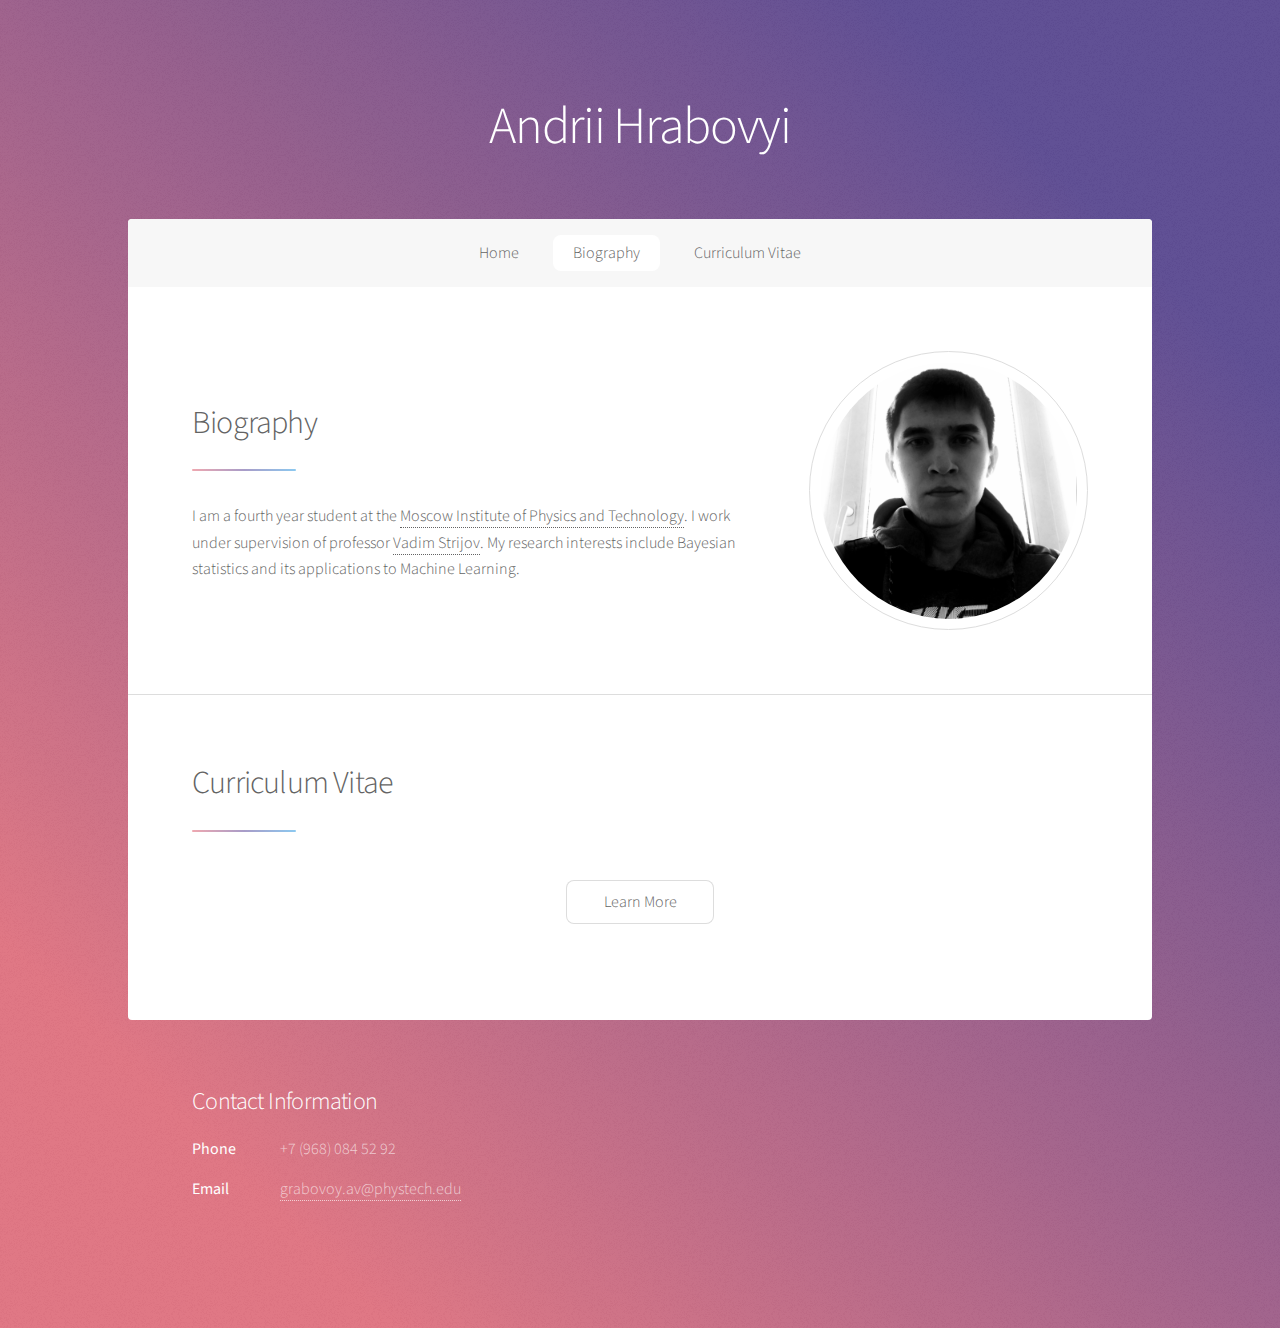
==== commit 1a81df95: "Update index.html" ====
--- a/index.html
+++ b/index.html
@@ -79,7 +79,15 @@
 
 				<!-- Footer -->
 					<footer id="footer">
-						<div id="footnote"></div>
+						<section>
+							<h2>Contact Information</h2>
+								<dl class="alt">
+									<dt>Phone</dt>
+									<dd>+7 (968) 084 52 92</dd>
+									<dt>Email</dt>
+								<dd><dd><a href="mailto:grabovoy.av@phystech.edu">grabovoy.av@phystech.edu</a></dd>
+							</dl>
+						</section>
 					</footer>
 					
 
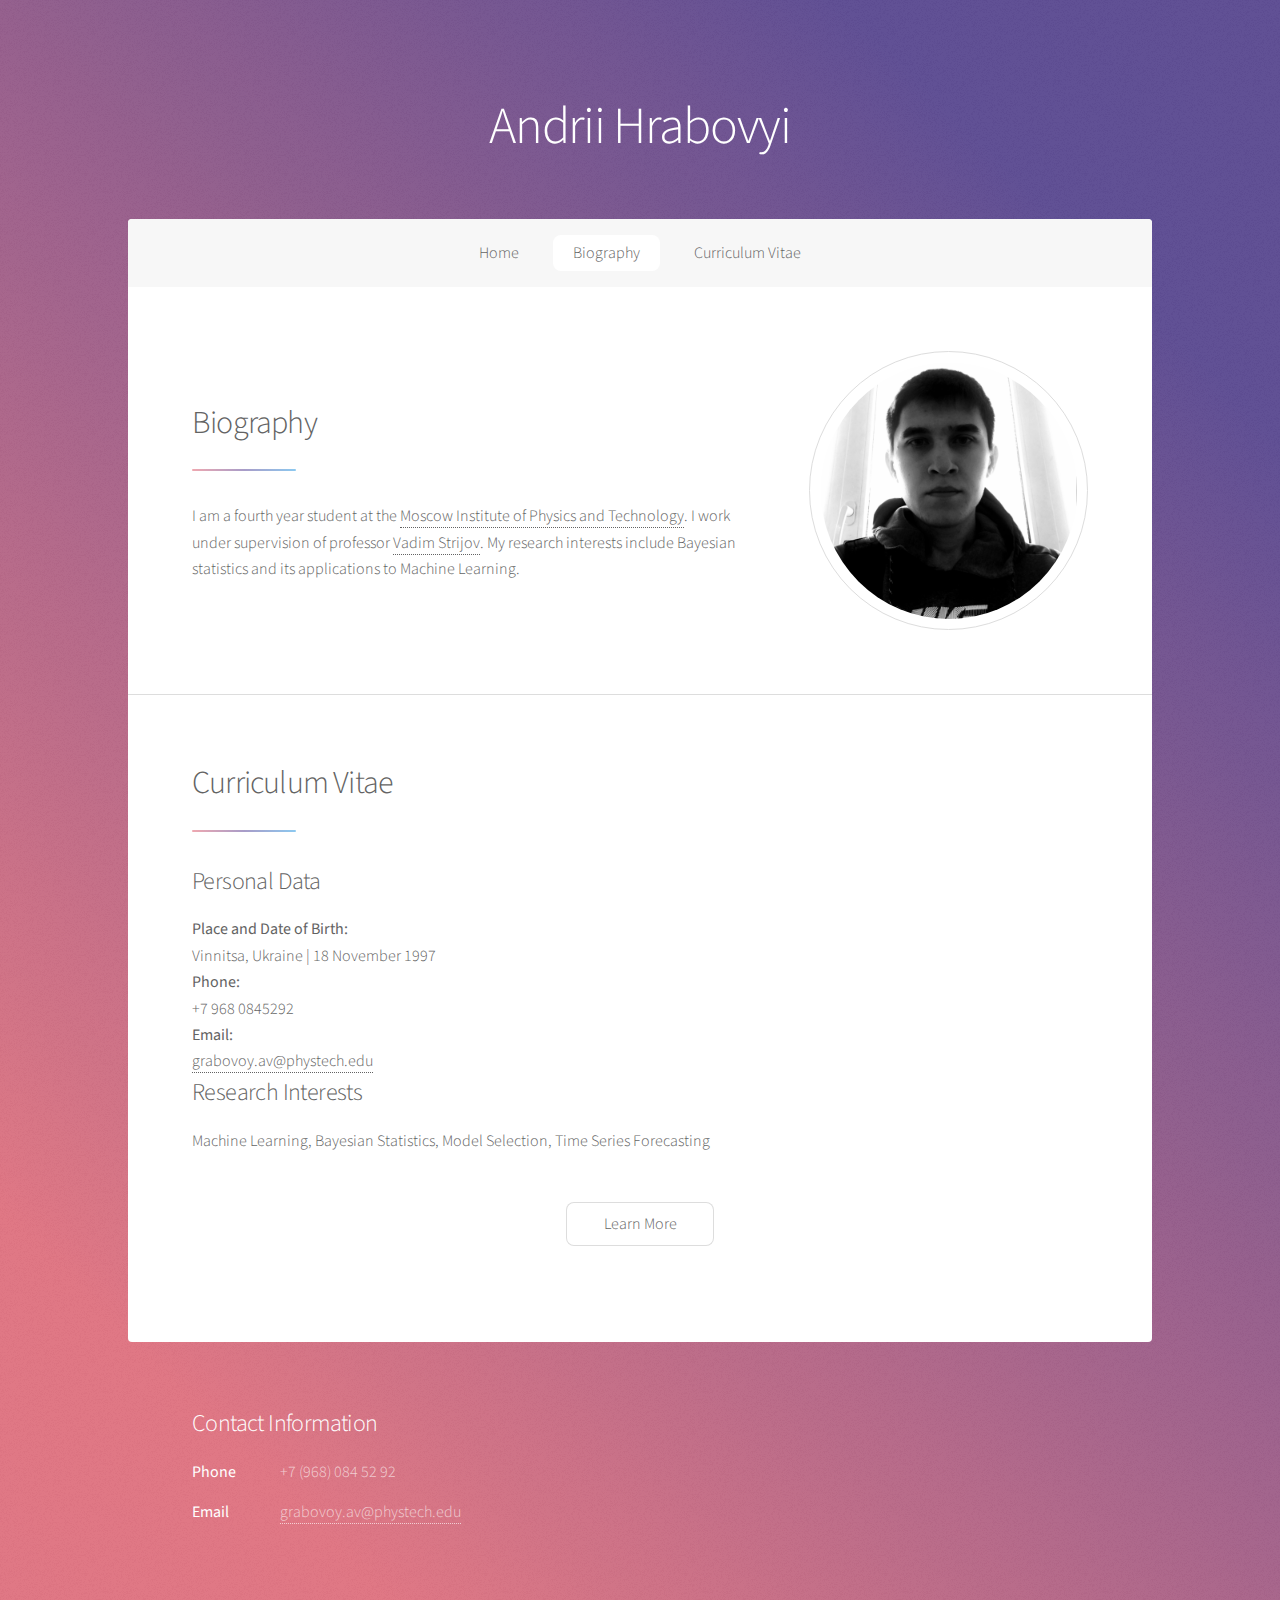
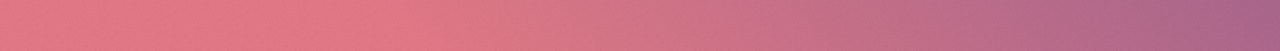
==== commit af3c8476: "Update index.html" ====
--- a/index.html
+++ b/index.html
@@ -6,18 +6,8 @@
 		<meta name="viewport" content="width=device-width, initial-scale=1, user-scalable=no" />
 		<link rel="stylesheet" href="assets/css/main.css" />
 		<noscript><link rel="stylesheet" href="assets/css/noscript.css" /></noscript>
-		
-		<script
-		    src="https://code.jquery.com/jquery-3.3.1.js"
-		    integrity="sha256-2Kok7MbOyxpgUVvAk/HJ2jigOSYS2auK4Pfzbm7uH60="
-		    crossorigin="anonymous">
-		</script>
-		<script> 
-		$(function(){
-		  $("#footnote").load("footer.html"); 
-		});
-</script> 
 	</head>
+	
 	<body class="is-preload">
 
 		<!-- Wrapper -->
@@ -66,6 +56,22 @@
 										<header class="major">
 											<h2>Curriculum Vitae</h2>
 										</header>
+										<section>
+											<h2>Personal Data</h2>
+											<dl class="new_line">
+												<dt>Place and Date of Birth:</dt>
+												<dd>Vinnitsa, Ukraine | 18 November 1997</dd>
+												<dt>Phone:</dt>
+												<dd>+7 968 0845292</dd>
+												<dt>Email:</dt>
+										  	<dd><dd><a href="mailto:grabovoy.av@phystech.edu">grabovoy.av@phystech.edu</a></dd></dd>
+										</dl>
+										</section>
+										<section>
+											<h2>Research Interests</h2>
+											<p>Machine Learning, Bayesian Statistics, Model Selection, Time Series Forecasting</p>
+										</dl>
+										</section>
 										<footer class="major">
 											<ul class="actions special">
 												<li><a href="cv.html" class="button">Learn More</a></li>
--- a/assets/css/main.css
+++ b/assets/css/main.css
@@ -2467,7 +2467,7 @@
 			}
 
 			dl.new_line dd {
-			  margin: 0 0 0 3em;
+			  margin: 0 0 0 0;
 			}
 
 
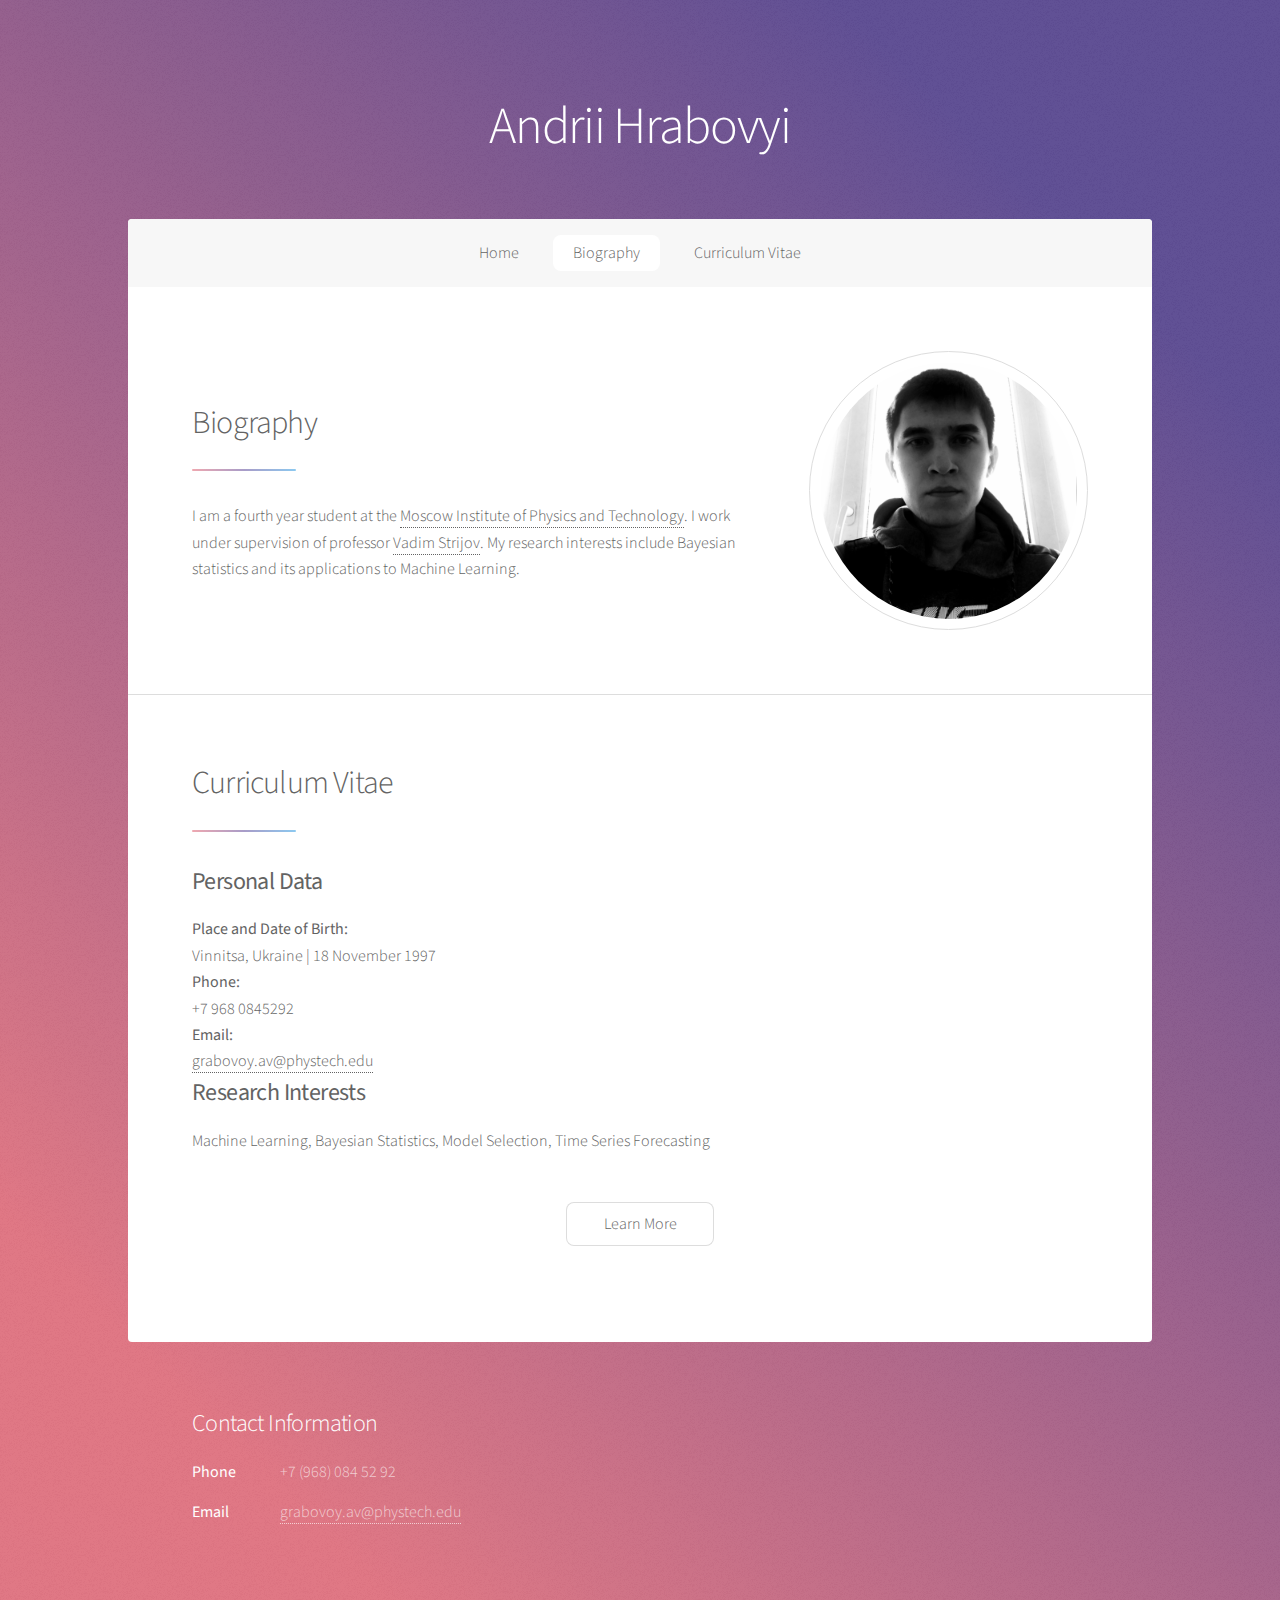
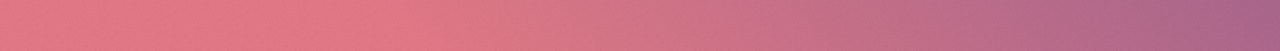
==== commit f37c8601: "Update index.html" ====
--- a/index.html
+++ b/index.html
@@ -57,7 +57,7 @@
 											<h2>Curriculum Vitae</h2>
 										</header>
 										<section>
-											<h2>Personal Data</h2>
+											<h2><b>Personal Data</b></h2>
 											<dl class="new_line">
 												<dt>Place and Date of Birth:</dt>
 												<dd>Vinnitsa, Ukraine | 18 November 1997</dd>
@@ -68,7 +68,7 @@
 										</dl>
 										</section>
 										<section>
-											<h2>Research Interests</h2>
+											<h2><b>Research Interests</b></h2>
 											<p>Machine Learning, Bayesian Statistics, Model Selection, Time Series Forecasting</p>
 										</dl>
 										</section>
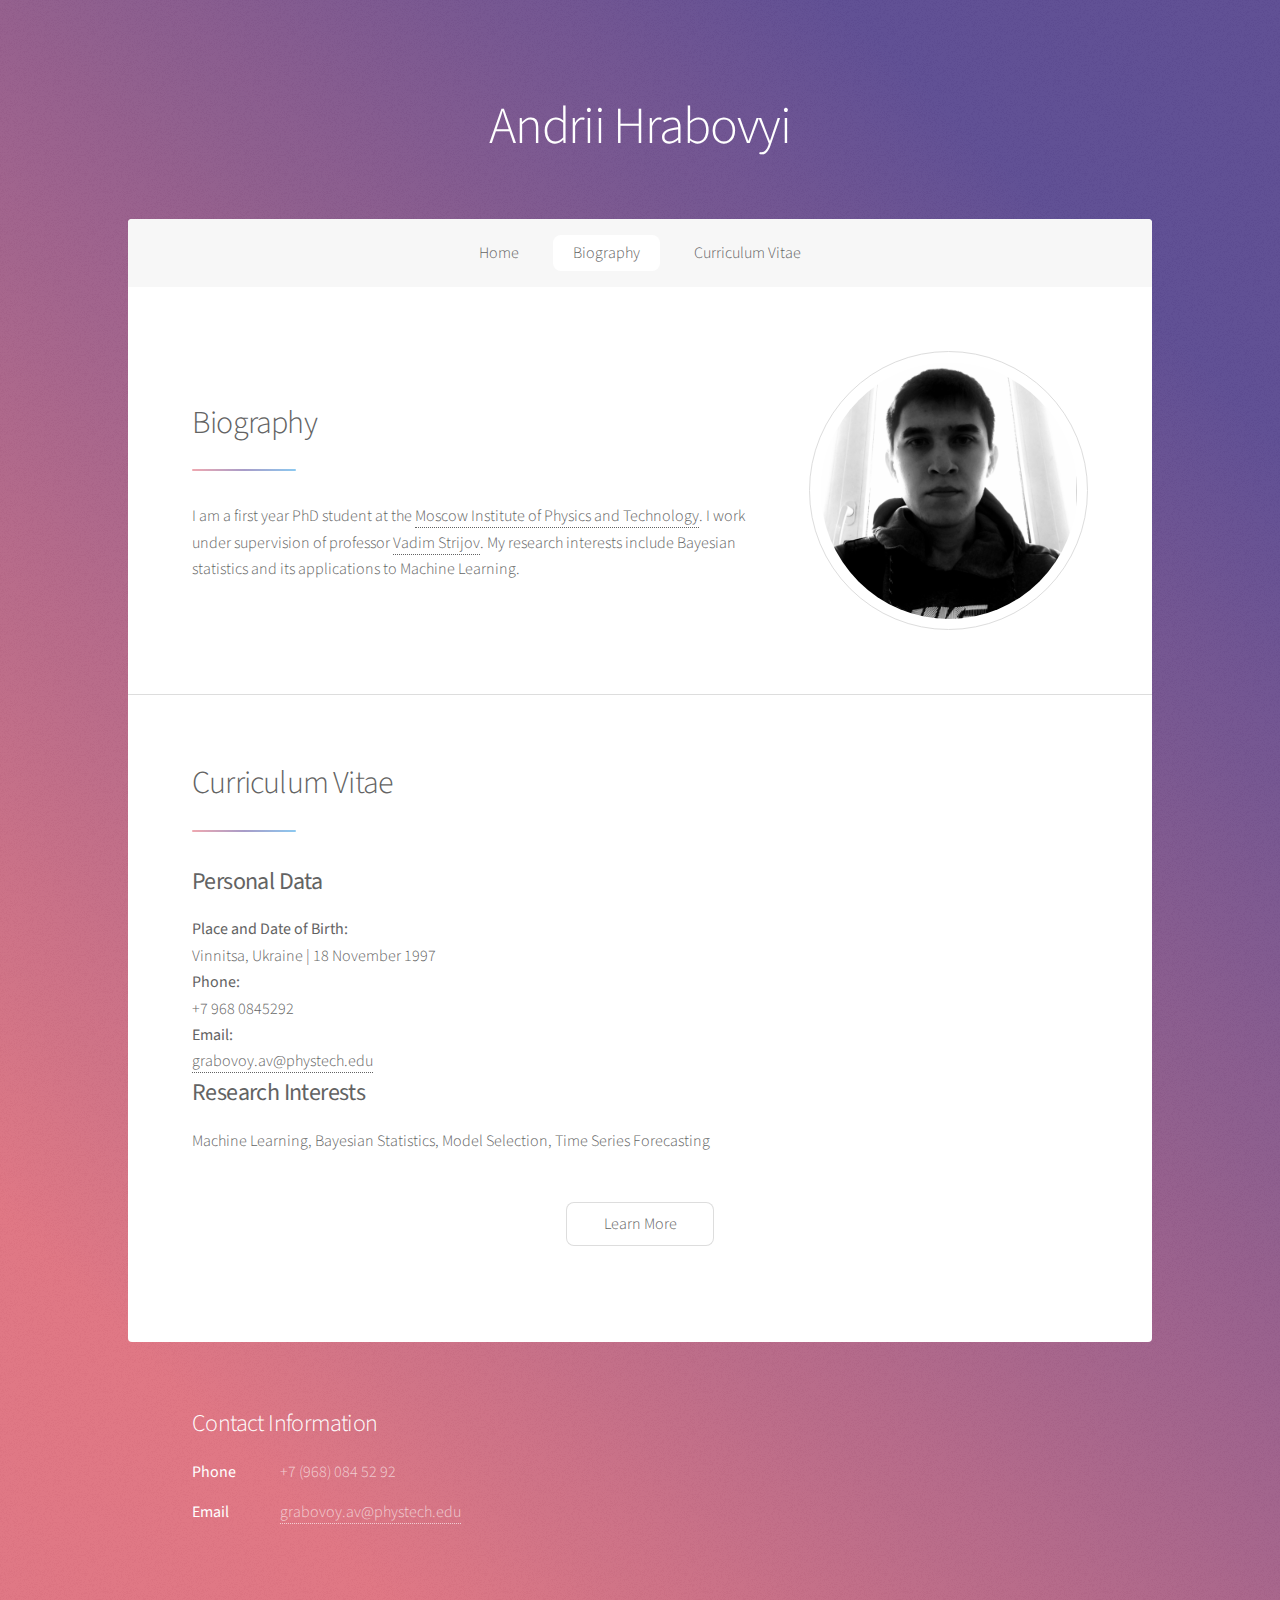
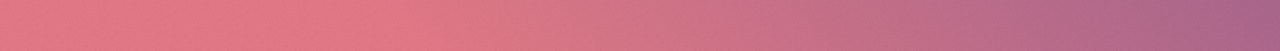
==== commit de072578: "Update index.html" ====
--- a/index.html
+++ b/index.html
@@ -36,14 +36,9 @@
 										<header class="major">
 											<h2>Biography</h2>
 										</header>
-										<p>I am a fourth year student at the <a href="https://mipt.ru/english/">Moscow Institute of Physics and Technology</a>. 
-											I work under supervision of professor <a href="http://strijov.com/papers_ru.html">Vadim Strijov</a>. 
+										<p>I am a first year PhD student at the <a href="https://mipt.ru/english/">Moscow Institute of Physics and Technology</a>. 
+											I work under supervision of professor <a href="http://strijov.com/papers_en.html">Vadim Strijov</a>. 
 											My research interests include Bayesian statistics and its applications to Machine Learning.</p>
-										<!--
-										<ul class="actions">
-											<li><a href="generic.html" class="button">Learn More</a></li>
-										</ul>
-										-->
 									</div>
 									<span class="image"><img src="images/photo.jpg" alt="" /></span>
 								</div>
